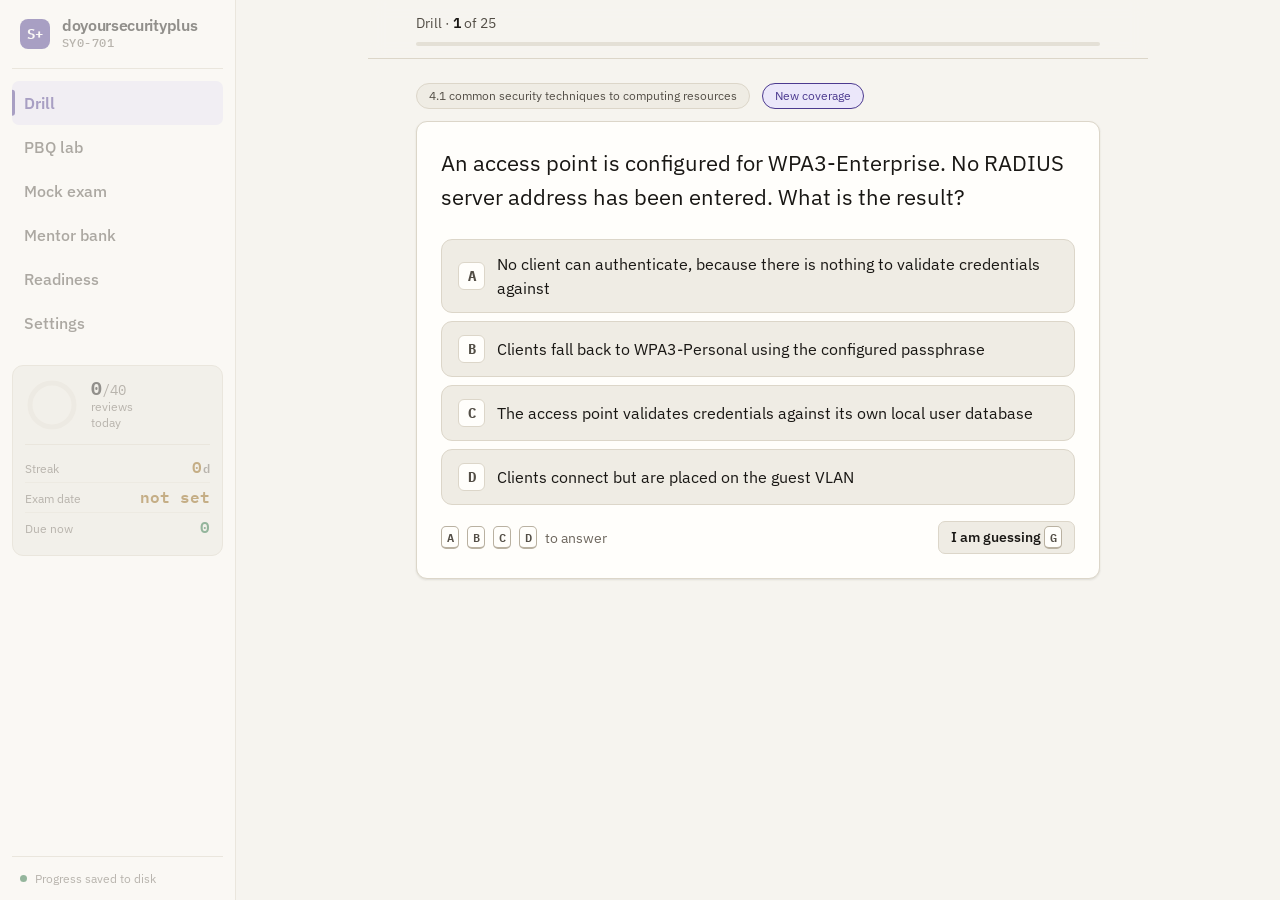
==== index.html @ 08ced6e6 "Initial commit: Security+ SY0-701 study portal A drill portal that schedules misconceptions rather t" ====
<!doctype html>
<html lang="en">
<head>
<meta charset="utf-8">
<meta name="viewport" content="width=device-width, initial-scale=1">
<title>doyoursecurityplus</title>
<link rel="preconnect" href="https://fonts.googleapis.com">
<link rel="preconnect" href="https://fonts.gstatic.com" crossorigin>
<link rel="stylesheet" href="https://fonts.googleapis.com/css2?family=IBM+Plex+Mono:wght@400;500;600&family=IBM+Plex+Sans:wght@400;450;500;600;700&display=swap">
<link rel="stylesheet" href="styles.css">
</head>
<body>
<a class="skip" href="#main">Skip to content</a>
<div id="app" class="booting">Loading content...</div>
<script type="module" src="app/main.js"></script>
</body>
</html>
---- styles.css ----
/* =============================================================================
   doyoursecurityplus design system

   Decisions worth knowing, because they are not arbitrary:

   MEASURE   Body text is capped near 68 characters. Past roughly 75 the eye
             loses the line on the return sweep, and mentor cards are the one
             thing here you have to actually read rather than scan.
   HIERARCHY One card system with variants. Weight, size and space rank things;
             colour never ranks alone.
   COLOUR    Correct and incorrect are never signalled by colour alone. Every
             state carries a glyph or a border change too, so the page still
             works for the ~8% of men with colour vision deficiency.
   TARGETS   Answer options are full width and at least 56px tall. They are the
             control you hit hundreds of times a session.
   ISOLATION The one sentence you must recall under exam pressure (the rule of
             thumb) is visually isolated from its explanation. Isolated items
             are remembered disproportionately well.
   MOTION    120-180ms, and disabled entirely under prefers-reduced-motion.
   ========================================================================== */

:root {
  color-scheme: light dark;

  /* spacing, 4px rhythm */
  --s1: .25rem; --s2: .5rem;  --s3: .75rem; --s4: 1rem;
  --s5: 1.5rem; --s6: 2rem;   --s7: 3rem;

  /* type scale, 1.22 ratio */
  /* Body sits at 16px. Anything smaller is a readability tax on a tool someone
     reads for a hundred hours, and 15px body text was the old base. */
  --t-xs: .75rem; --t-sm: .875rem; --t-md: 1rem;
  --t-lg: 1.125rem; --t-xl: 1.375rem; --t-2xl: 1.75rem; --t-3xl: 2.5rem;

  --measure: 68ch;
  --r1: 7px; --r2: 11px; --r3: 16px;
  --mono: "IBM Plex Mono", ui-monospace, SFMono-Regular, Menlo, Consolas, monospace;
  --sans: "IBM Plex Sans", -apple-system, BlinkMacSystemFont, "Segoe UI", system-ui, sans-serif;
  --ease: cubic-bezier(.32, .72, .34, 1);
  --dur: 150ms;

  /* light palette */
  --bg: #f6f4ef;
  --panel: #fffefb;
  --panel-2: #efece4;
  --panel-3: #e4e0d6;
  --line: #dcd6c9;
  --line-strong: #b9b1a1;
  --ink: #191714;
  --ink-dim: #534e46;
  --ink-faint: #6e675e;
  --accent: #4c3a8f;
  --accent-soft: #ebe7fa;
  --good: #1f6b3a;
  --good-soft: #e3f1e6;
  --bad: #a92f26;
  --bad-soft: #fae6e3;
  --warn: #8a5a08;
  --warn-soft: #f8eedb;
  --shadow-1: 0 1px 2px rgba(60, 50, 35, .07), 0 1px 3px rgba(60, 50, 35, .05);
  --shadow-2: 0 6px 18px rgba(60, 50, 35, .11);
}

@media (prefers-color-scheme: dark) {
  :root {
    --bg: #141311;
    --panel: #1c1a17;
    --panel-2: #24211d;
    --panel-3: #2f2b25;
    --line: #322e28;
    --line-strong: #4b443b;
    --ink: #efeae1;
    --ink-dim: #a9a296;
    --ink-faint: #8b8378;
    --accent: #ac9bff;
    --accent-soft: #241f3d;
    --good: #5bbd73;
    --good-soft: #15251a;
    --bad: #f2756a;
    --bad-soft: #2d1a17;
    --warn: #d99f3f;
    --warn-soft: #2b2113;
    --shadow-1: 0 1px 2px rgba(0, 0, 0, .5);
    --shadow-2: 0 8px 24px rgba(0, 0, 0, .55);
  }
}

* { box-sizing: border-box; }
html { -webkit-text-size-adjust: 100%; }
body {
  margin: 0;
  overflow-x: clip;
  background: var(--bg);
  color: var(--ink);
  font: var(--t-md)/1.6 var(--sans);
  -webkit-font-smoothing: antialiased;
}
.booting { padding: var(--s7); color: var(--ink-dim); }

:focus-visible {
  outline: 2px solid var(--accent);
  outline-offset: 2px;
  border-radius: var(--r1);
}
@media (prefers-reduced-motion: reduce) {
  *, *::before, *::after { transition: none !important; animation: none !important; }
}

.skip {
  position: absolute; left: var(--s4); top: calc(var(--s4) * -4); z-index: 50;
  background: var(--accent); color: #fff; padding: var(--s2) var(--s4);
  border-radius: var(--r1); font-weight: 600; text-decoration: none;
  transition: top var(--dur) var(--ease);
}
.skip:focus { top: var(--s4); }

#app { display: grid; grid-template-columns: 236px 1fr; min-height: 100vh; }

/* Focus mode. During a drill the chrome recedes: the sidebar dims until you
   reach for it, and the column narrows to reading width. Nothing competes with
   the question, which is the only thing on screen that matters. */
body.drilling .sidebar { opacity: .45; transition: opacity var(--dur) var(--ease); }
body.drilling .sidebar:hover,
body.drilling .sidebar:focus-within { opacity: 1; }
body.drilling main { max-width: 780px; margin-inline: auto; }
body.drilling .stem { font-size: var(--t-xl); line-height: 1.58; }

@keyframes riseIn { from { opacity: 0; transform: translateY(6px); } to { opacity: 1; transform: none; } }
.q-enter { animation: riseIn 220ms var(--ease) both; }

/* ---------- sidebar ------------------------------------------------------ */
.sidebar {
  background: var(--panel);
  border-right: 1px solid var(--line);
  padding: var(--s4) var(--s3) var(--s3);
  display: flex; flex-direction: column; gap: var(--s1);
  position: sticky; top: 0; height: 100vh; overflow-y: auto;
}
.brand {
  display: flex; align-items: center; gap: var(--s3);
  padding: 0 var(--s2) var(--s4); margin-bottom: var(--s2);
  border-bottom: 1px solid var(--line);
}
.brand .mark {
  flex: none; width: 30px; height: 30px; border-radius: 8px;
  background: var(--accent); color: #fff;
  display: grid; place-items: center;
  font: 700 var(--t-sm)/1 var(--mono); letter-spacing: -.03em;
}
.brand .name {
  font: 600 var(--t-md)/1.2 var(--sans); letter-spacing: -.02em;
  min-width: 0; word-break: break-word;
}
.brand .name small {
  display: block; font: 500 var(--t-xs)/1.4 var(--mono);
  color: var(--ink-faint); letter-spacing: .04em;
}
.nav {
  position: relative; display: flex; align-items: center; gap: var(--s2);
  width: 100%; background: none; border: 0; color: var(--ink-dim); cursor: pointer;
  padding: var(--s2) var(--s3); border-radius: var(--r1); min-height: 44px;
  font: 500 var(--t-md)/1.4 var(--sans); text-align: left;
  transition: background var(--dur) var(--ease), color var(--dur) var(--ease);
}
.nav::before {
  content: ""; position: absolute; left: 0; top: 50%; translate: 0 -50%;
  width: 3px; height: 0; border-radius: 0 3px 3px 0; background: var(--accent);
  transition: height var(--dur) var(--ease);
}
.nav:hover { background: var(--panel-2); color: var(--ink); }
.nav[aria-current="page"] { background: var(--accent-soft); color: var(--accent); font-weight: 600; }
.nav[aria-current="page"]::before { height: 60%; }
.nav .badge {
  margin-left: auto; min-width: 1.4rem; text-align: center;
  background: var(--panel-3); color: var(--ink-dim);
  border-radius: 999px; padding: 1px var(--s2);
  font: 500 var(--t-xs)/1.5 var(--mono);
}
.nav[aria-current="page"] .badge { background: var(--accent); color: #fff; }
.nav .badge.hot { background: var(--bad); color: #fff; }

.side-stats {
  margin-top: var(--s4); padding: var(--s3);
  background: var(--panel-2); border: 1px solid var(--line); border-radius: var(--r2);
}
.goal-ring { display: flex; align-items: center; gap: var(--s3); }
.goal-ring svg { flex: none; }
.goal-ring .lbl { font-size: var(--t-xs); color: var(--ink-faint); line-height: 1.3; }
.goal-ring .lbl b { display: block; color: var(--ink); font: 650 var(--t-lg)/1.1 var(--mono); }
.goal-ring .lbl b span { color: var(--ink-faint); font-size: var(--t-sm); font-weight: 400; }

.stat-rows { margin: var(--s3) 0 0; padding-top: var(--s2); border-top: 1px solid var(--line); }
.stat {
  display: flex; align-items: baseline; justify-content: space-between;
  gap: var(--s2); padding: var(--s1) 0;
}
.stat + .stat { border-top: 1px solid color-mix(in srgb, var(--line) 55%, transparent); }
.stat dt { font-size: var(--t-xs); color: var(--ink-faint); }
.stat dd { margin: 0; font: 600 var(--t-md)/1.2 var(--mono); white-space: nowrap; }
.stat dd .u { font-size: var(--t-xs); color: var(--ink-faint); margin-left: 1px; }
.stat dd.warn { color: var(--warn); }
.stat dd.good { color: var(--good); }

.sidebar-foot {
  margin-top: auto; padding: var(--s3) var(--s2) 0; border-top: 1px solid var(--line);
  font-size: var(--t-xs); color: var(--ink-faint);
  display: flex; align-items: center; gap: var(--s2);
}
.dot { width: 7px; height: 7px; border-radius: 50%; flex: none; background: var(--ink-faint); }
.dot.saved { background: var(--good); }
.dot.saving { background: var(--warn); }
.dot.offline, .dot.conflict { background: var(--bad); }

/* ---------- layout ------------------------------------------------------- */
main { padding: var(--s6) var(--s7) var(--s7); max-width: 1080px; }
.prose, .stem, .sub, .mentor p, .result .body p { max-width: var(--measure); }

h1 { font: 700 var(--t-2xl)/1.2 var(--sans); letter-spacing: -.025em; margin: 0 0 var(--s2); }
h2 { font: 650 var(--t-xl)/1.3 var(--sans); letter-spacing: -.015em; margin: var(--s6) 0 var(--s3); }
h3, .eyebrow {
  font: 650 var(--t-xs)/1.4 var(--sans); text-transform: uppercase; letter-spacing: .08em;
  color: var(--ink-faint); margin: 0 0 var(--s3);
}

/* Visible to a screen reader, invisible on screen. The drill screen is kept
   deliberately bare, so its heading carries structure without adding chrome. */
.sr-only {
  position: absolute; width: 1px; height: 1px; padding: 0; margin: -1px;
  overflow: hidden; clip: rect(0 0 0 0); white-space: nowrap; border: 0;
}
.sub { color: var(--ink-dim); margin: 0 0 var(--s5); }
.muted { color: var(--ink-dim); }
.faint { color: var(--ink-faint); font-size: var(--t-sm); }
.mono { font-family: var(--mono); font-size: var(--t-sm); }

.card {
  background: var(--panel); border: 1px solid var(--line);
  border-radius: var(--r2); padding: var(--s5);
  margin-bottom: var(--s4); box-shadow: var(--shadow-1);
}
.card.tight { padding: var(--s4); }
.card > :first-child { margin-top: 0; }
.card > :last-child { margin-bottom: 0; }

.row { display: flex; gap: var(--s3); align-items: center; flex-wrap: wrap; }
.spread { display: flex; justify-content: space-between; align-items: center; gap: var(--s4); }
.stack { display: grid; gap: var(--s3); }

/* ---------- buttons ------------------------------------------------------ */
button.btn {
  background: var(--accent); color: #fff; border: 1px solid transparent;
  border-radius: var(--r1); padding: var(--s2) var(--s5); min-height: 44px;
  font: 620 var(--t-md)/1.5 var(--sans); cursor: pointer;
  transition: filter var(--dur) var(--ease), transform var(--dur) var(--ease);
}
button.btn:hover { filter: brightness(1.08); }
button.btn:active { transform: translateY(1px); }
button.btn[disabled] { opacity: .4; cursor: not-allowed; filter: none; transform: none; }
button.btn.ghost { background: var(--panel-2); color: var(--ink); border-color: var(--line); }
button.btn.ghost:hover { background: var(--panel-3); filter: none; }
button.btn.small { padding: var(--s1) var(--s3); font-size: var(--t-sm); font-weight: 560; min-height: 32px; }
button.btn.danger { background: var(--bad-soft); color: var(--bad); border-color: var(--bad); }

.kbd {
  display: inline-block; min-width: 1.5em; text-align: center;
  border: 1px solid var(--line-strong); border-bottom-width: 2px;
  border-radius: 5px; padding: 0 var(--s1);
  font: 600 var(--t-xs)/1.7 var(--mono); color: var(--ink-dim); background: var(--panel);
}
.hint { color: var(--ink-faint); font-size: var(--t-sm); display: flex; gap: var(--s2); align-items: center; }

/* ---------- session header ----------------------------------------------- */
.session-bar {
  position: sticky; top: 0; z-index: 5;
  background: color-mix(in srgb, var(--bg) 88%, transparent);
  backdrop-filter: blur(8px);
  margin: calc(var(--s6) * -1) calc(var(--s7) * -1) var(--s5);
  padding: var(--s3) var(--s7);
  border-bottom: 1px solid var(--line);
}
.session-bar .meta {
  display: flex; justify-content: space-between; align-items: center;
  gap: var(--s4); font-size: var(--t-sm); color: var(--ink-dim); margin-bottom: var(--s2);
}
.session-bar .meta b { color: var(--ink); font-weight: 620; }
.track { height: 4px; border-radius: 999px; background: var(--panel-3); overflow: hidden; }
.track > i {
  display: block; height: 100%; background: var(--accent); border-radius: 999px;
  transition: width 320ms var(--ease);
}

/* ---------- question ----------------------------------------------------- */
.stem { font-size: var(--t-lg); line-height: 1.62; margin: 0 0 var(--s5); white-space: pre-line; }
.opts { display: grid; gap: var(--s2); }
.opt {
  display: grid; grid-template-columns: auto 1fr auto; gap: var(--s3);
  align-items: center; min-height: 56px; width: 100%; text-align: left;
  background: var(--panel-2); border: 1px solid var(--line);
  border-radius: var(--r2); padding: var(--s3) var(--s4);
  font: var(--t-md)/1.5 var(--sans); color: inherit; cursor: pointer;
  transition: border-color var(--dur) var(--ease), background var(--dur) var(--ease),
              transform var(--dur) var(--ease);
}
.opt:hover:not([disabled]) { border-color: var(--accent); background: var(--accent-soft); }
.opt:active:not([disabled]) { transform: translateY(1px); }
.opt[disabled] { cursor: default; }
.opt .key {
  width: 1.7rem; height: 1.7rem; border-radius: 6px; display: grid; place-items: center;
  background: var(--panel); border: 1px solid var(--line);
  font: 640 var(--t-sm)/1 var(--mono); color: var(--ink-dim);
}
.opt .verdict { font: 700 var(--t-lg)/1 var(--sans); opacity: 0; }
.opt.correct { border-color: var(--good); background: var(--good-soft); border-width: 2px; }
.opt.wrong   { border-color: var(--bad);  background: var(--bad-soft);  border-width: 2px; }
.opt.correct .key { background: var(--good); color: #fff; border-color: var(--good); }
.opt.wrong   .key { background: var(--bad);  color: #fff; border-color: var(--bad); }
.opt.correct .verdict { opacity: 1; color: var(--good); }
.opt.wrong   .verdict { opacity: 1; color: var(--bad); }
.opt.chosen { box-shadow: 0 0 0 3px var(--accent-soft); }

.verdict-banner {
  display: flex; gap: var(--s3); align-items: flex-start;
  border-radius: var(--r2); padding: var(--s4); margin-bottom: var(--s4);
  border: 1px solid var(--line); background: var(--panel);
}
.verdict-banner.yes { border-color: var(--good); background: var(--good-soft); }
.verdict-banner.no  { border-color: var(--bad);  background: var(--bad-soft); }
.verdict-banner .mark {
  flex: none; width: 1.6rem; height: 1.6rem; border-radius: 50%;
  display: grid; place-items: center; color: #fff; font: 700 var(--t-sm)/1 var(--sans);
}
.verdict-banner.yes .mark { background: var(--good); }
.verdict-banner.no  .mark { background: var(--bad); }
.verdict-banner b { display: block; margin-bottom: 2px; }
.verdict-banner p { margin: 0; color: var(--ink-dim); }
.verdict-banner p + p { margin-top: var(--s2); }

.tag {
  display: inline-flex; align-items: center; gap: var(--s1);
  background: var(--panel-2); border: 1px solid var(--line); border-radius: 999px;
  padding: 2px var(--s3); font-size: var(--t-xs); color: var(--ink-dim);
  white-space: nowrap; max-width: 100%; overflow: hidden; text-overflow: ellipsis;
}
.tag.reason { border-color: var(--accent); color: var(--accent); background: var(--accent-soft); }
.tag.warn { border-color: var(--warn); color: var(--warn); background: var(--warn-soft); }

/* ---------- mentor card --------------------------------------------------- */
.mentor { border-left: 3px solid var(--warn); }
.mentor .mentor-head { margin-bottom: var(--s3); }
.mentor h4 { margin: 0; font: 660 var(--t-lg)/1.35 var(--sans); letter-spacing: -.01em; }
.mentor .diag { margin: 0 0 var(--s4); color: var(--ink-dim); }
.mentor table {
  width: 100%; border-collapse: collapse; margin: var(--s4) 0;
  font-size: var(--t-sm); line-height: 1.45;
}
.mentor th, .mentor td {
  border: 1px solid var(--line); padding: var(--s2) var(--s3);
  text-align: left; vertical-align: top;
}
.mentor thead th { background: var(--panel-2); font-weight: 640; color: var(--ink); }
.mentor tbody tr:nth-child(odd) td { background: color-mix(in srgb, var(--panel-2) 45%, transparent); }
.mentor tbody td:first-child { font-weight: 600; }

/* The one sentence to recall under time pressure, deliberately isolated. */
.rule-of-thumb {
  border-left: 3px solid var(--accent);
  background: var(--accent-soft);
  border-radius: 0 var(--r1) var(--r1) 0;
  padding: var(--s3) var(--s4);
  margin: var(--s4) 0;
  font-size: var(--t-lg); line-height: 1.5; font-weight: 520;
}
.rule-of-thumb .lbl {
  display: block; font: 650 var(--t-xs)/1.4 var(--sans);
  text-transform: uppercase; letter-spacing: .08em;
  color: var(--accent); margin-bottom: var(--s1);
}
.kv { margin: var(--s3) 0; }
.kv > b {
  display: block; font: 650 var(--t-xs)/1.4 var(--sans);
  text-transform: uppercase; letter-spacing: .07em; color: var(--ink-faint);
  margin-bottom: 2px;
}
.progress-pill {
  font-size: var(--t-xs); color: var(--ink-dim); white-space: nowrap;
  background: var(--panel-2); border: 1px solid var(--line);
  border-radius: 999px; padding: 2px var(--s3);
}
.pips { display: inline-flex; gap: 3px; vertical-align: middle; margin-left: var(--s2); }
.pips i { width: 7px; height: 7px; border-radius: 50%; background: var(--line-strong); display: block; }
.pips i.on { background: var(--good); }

details.refs { margin-top: var(--s4); }
details.refs summary {
  cursor: pointer; font-size: var(--t-sm); color: var(--accent);
  list-style: none; padding: var(--s1) 0;
}
details.refs summary::-webkit-details-marker { display: none; }
details.refs summary::before { content: "▸ "; display: inline-block; transition: transform var(--dur) var(--ease); }
details.refs[open] summary::before { content: "▾ "; }
details.refs ul { margin: var(--s2) 0 0; padding-left: var(--s5); color: var(--ink-dim); font-size: var(--t-sm); }

.tier-banner {
  display: grid; gap: 2px; padding: var(--s3) var(--s4); margin: calc(var(--s2) * -1) 0 var(--s4);
  border-radius: var(--r1); background: var(--warn-soft); border: 1px solid var(--warn);
  font-size: var(--t-sm);
}
.tier-banner b { color: var(--warn); }
.tier-banner.t-third { background: var(--bad-soft); border-color: var(--bad); }
.tier-banner.t-third b { color: var(--bad); }
.mentor-escalated { border-left-color: var(--bad); }

.drill-banner {
  display: grid; gap: 2px; padding: var(--s3) var(--s4); margin-bottom: var(--s4);
  border-radius: var(--r2); background: var(--accent-soft);
  border: 1px solid var(--accent); font-size: var(--t-sm);
}
.drill-banner b { color: var(--accent); }
.drill-banner.repair { background: var(--warn-soft); border-color: var(--warn); }
.drill-banner.repair b { color: var(--warn); }
.blockers {
  border-left: 3px solid var(--warn); background: var(--warn-soft);
  border-radius: 0 var(--r1) var(--r1) 0; padding: var(--s3) var(--s4); margin: var(--s3) 0;
  font-size: var(--t-sm);
}
.blockers > b { display: block; color: var(--warn); margin-bottom: var(--s1); }
.blockers ul { margin: 0 0 var(--s2); padding-left: var(--s5); }

/* The guess toggle is in the hot path: potentially every question. It gets a
   full target even though it is styled as a secondary control. */
.guess-toggle { min-height: 44px; }
.guess-toggle.on { background: var(--warn-soft); border-color: var(--warn); color: var(--warn); }
.cal-grid { display: grid; grid-template-columns: repeat(auto-fit, minmax(150px, 1fr)); gap: var(--s2); }
.quad {
  border: 1px solid var(--line); border-radius: var(--r1); padding: var(--s3);
  display: grid; gap: 2px; background: var(--panel-2);
}
.quad b { font: 700 var(--t-xl)/1 var(--sans); }
.quad span { font-size: var(--t-sm); }
.quad small { color: var(--ink-faint); font-size: var(--t-xs); }
.quad.q-good { border-color: var(--good); } .quad.q-good b { color: var(--good); }
.quad.q-bad { border-color: var(--bad); background: var(--bad-soft); } .quad.q-bad b { color: var(--bad); }
.quad.q-warn { border-color: var(--warn); } .quad.q-warn b { color: var(--warn); }

/* ---------- tables and forms --------------------------------------------- */
table.grid { width: 100%; border-collapse: collapse; font-size: var(--t-sm); }
table.grid th, table.grid td { border: 1px solid var(--line); padding: var(--s2) var(--s3); text-align: left; }
table.grid thead th {
  background: var(--panel-2); font: 650 var(--t-xs)/1.5 var(--sans);
  text-transform: uppercase; letter-spacing: .05em; color: var(--ink-dim);
}
table.grid tbody tr:hover td { background: var(--panel-2); }
table.grid select, table.grid input { width: 100%; }
.scroll-x { overflow-x: auto; border-radius: var(--r1); }

select, input[type=text], input[type=date], input[type=number] {
  background: var(--panel); color: var(--ink); border: 1px solid var(--line-strong);
  border-radius: var(--r1); padding: var(--s2) var(--s3);
  font: var(--t-sm)/1.5 var(--sans); min-height: 44px;
  transition: border-color var(--dur) var(--ease);
}
/* The ACL grid is a dense data table, not a form: seven controls per row, eight
   rows. Full-height controls there would push the rule set past a screen and
   the whole point of that PBQ is seeing the order at a glance. Mouse-sized,
   and it is not a surface anyone taps on a phone. */
table.grid select, table.grid input { min-height: 34px; }
select:hover, input:hover { border-color: var(--accent); }

.field-row {
  display: grid; grid-template-columns: minmax(180px, 280px) 1fr; gap: var(--s4);
  align-items: center; padding: var(--s3) 0; border-bottom: 1px solid var(--line);
}
.field-row:last-child { border-bottom: 0; }
.field-row label { font-size: var(--t-md); }
.field-row.disabled { opacity: .42; }
.req { margin: 0; padding-left: var(--s5); }
.req li { margin: var(--s2) 0; max-width: var(--measure); }

/* ---------- results ------------------------------------------------------- */
.result { display: flex; gap: var(--s3); padding: var(--s3) 0; border-bottom: 1px solid var(--line); }
.result:last-child { border-bottom: 0; }
.result .mark {
  flex: none; width: 1.45rem; height: 1.45rem; border-radius: 50%;
  display: grid; place-items: center; font: 700 var(--t-xs)/1 var(--sans); color: #fff;
}
.mark.ok { background: var(--good); } .mark.no { background: var(--bad); } .mark.part { background: var(--warn); }
.result .body { flex: 1; min-width: 0; }
.result .body b { font-size: var(--t-md); font-weight: 620; }
.result .body .pts { color: var(--ink-faint); font: 600 var(--t-xs)/1 var(--mono); margin-left: var(--s2); }
.result .body p { margin: var(--s1) 0 0; font-size: var(--t-sm); color: var(--ink-dim); }
.score-big {
  font: 700 var(--t-3xl)/1 var(--sans); letter-spacing: -.03em;
  /* Scores tick while you watch them. Proportional digits shift the whole
     number sideways on every change; tabular ones hold their column. */
  font-variant-numeric: tabular-nums;
}

/* ---------- diagram ------------------------------------------------------- */
.diagram { background: var(--panel-2); border: 1px solid var(--line); border-radius: var(--r2); display: block; }
.node rect, .node ellipse {
  fill: var(--panel); stroke: var(--line-strong); stroke-width: .5; cursor: pointer;
  transition: fill var(--dur) var(--ease), stroke var(--dur) var(--ease);
}
.node:hover rect, .node:hover ellipse { stroke: var(--accent); stroke-width: .9; }
.node.selected rect, .node.selected ellipse {
  stroke: var(--bad); stroke-width: 1.1; fill: color-mix(in srgb, var(--bad) 18%, var(--panel));
}
.node.inspected rect, .node.inspected ellipse { stroke-dasharray: 1.4 .8; }
.node text { fill: var(--ink); font: 600 2.65px/1 var(--mono); text-anchor: middle; pointer-events: none; }
.node .ip { fill: var(--ink-faint); font-size: 2.1px; font-weight: 400; }
.link { stroke: var(--line-strong); stroke-width: .4; }
.evidence {
  background: #0b0f15; color: #ccd8e4; border-radius: var(--r1);
  padding: var(--s3) var(--s4); font-family: var(--mono); font-size: var(--t-xs);
  line-height: 1.75; overflow-x: auto; white-space: pre; border: 1px solid var(--line);
}

/* ---------- heatmap and gauge --------------------------------------------- */
.heat { display: grid; grid-template-columns: repeat(auto-fill, minmax(158px, 1fr)); gap: var(--s2); }
.heat .cell {
  border: 1px solid var(--line); border-radius: var(--r1);
  padding: var(--s3); background: var(--panel);
  transition: border-color var(--dur) var(--ease), transform var(--dur) var(--ease);
}
.heat .cell:hover { border-color: var(--line-strong); transform: translateY(-1px); }
.heat .cell b { font: 660 var(--t-sm)/1 var(--mono); }
.heat .cell .bar { height: 5px; border-radius: 3px; background: var(--panel-3); margin: var(--s2) 0 var(--s1); overflow: hidden; }
.heat .cell .bar span { display: block; height: 100%; border-radius: 3px; transition: width 400ms var(--ease); }
.s-strong span { background: var(--good); } .s-ok span { background: #6cb86a; }
.s-shaky span { background: var(--warn); } .s-weak span { background: var(--bad); }
.s-untouched span { background: var(--line-strong); }
.heat .cell small { color: var(--ink-faint); font-size: var(--t-xs); display: block; }
.heat .cell .title {
  color: var(--ink-dim); font-size: var(--t-xs); line-height: 1.35; margin-top: var(--s1);
  /* Objective titles are a full sentence. Two lines, then stop. */
  display: -webkit-box; -webkit-line-clamp: 2; -webkit-box-orient: vertical;
  overflow: hidden;
}

.root-cause { display: grid; gap: 2px; padding: var(--s2) 0; font-size: var(--t-sm); }
.root-cause + .root-cause { border-top: 1px solid var(--line); }
.root-cause b { color: var(--warn); }
.root-cause span { color: var(--ink-dim); line-height: 1.5; }

.next-up { list-style: none; margin: 0; padding: 0; }
.next-up li {
  display: grid; grid-template-columns: auto 1fr auto; gap: var(--s3);
  align-items: baseline; padding: var(--s2) 0;
}
.next-up li + li { border-top: 1px solid var(--line); }
.next-up .code { font: 600 var(--t-sm)/1.4 var(--mono); color: var(--ink-dim); }
.next-up .what { line-height: 1.4; }
.next-up .mastery { font: 600 var(--t-sm)/1.4 var(--mono); white-space: nowrap; }
.next-up .mastery.s-weak { color: var(--bad); }
.next-up .mastery.s-shaky { color: var(--warn); }
.next-up .mastery.s-ok, .next-up .mastery.s-strong { color: var(--good); }
.next-up .mastery.s-untouched { color: var(--ink-faint); }

.gauge {
  height: 30px; background: var(--panel-2); border: 1px solid var(--line);
  border-radius: 999px; position: relative; overflow: hidden; margin: var(--s4) 0 var(--s2);
}
.gauge .band {
  position: absolute; top: 0; bottom: 0;
  background: color-mix(in srgb, var(--accent) 34%, transparent);
  border-left: 2px solid var(--accent); border-right: 2px solid var(--accent);
}
.gauge .pass { position: absolute; top: -2px; bottom: -2px; width: 2px; background: var(--ink); }
.gauge-scale { display: flex; justify-content: space-between; font: 500 var(--t-xs)/1 var(--mono); color: var(--ink-faint); }

.empty {
  color: var(--ink-dim); padding: var(--s7) var(--s5); text-align: center;
  border: 1px dashed var(--line-strong); border-radius: var(--r2); background: var(--panel);
}
.empty .big { font-size: var(--t-xl); margin-bottom: var(--s2); }
.empty p { max-width: 46ch; margin: 0 auto var(--s4); }

/* ---------- responsive ---------------------------------------------------- */
@media (max-width: 900px) {
  #app { grid-template-columns: 1fr; }
  .sidebar {
    position: static; height: auto; flex-direction: row; flex-wrap: wrap;
    align-items: center; border-right: 0; border-bottom: 1px solid var(--line);
    padding: var(--s3);
  }
  .brand { flex: 1 1 100%; margin-bottom: var(--s2); border-bottom: 0; padding-bottom: 0; }
  .sidebar nav { display: flex; flex-wrap: wrap; gap: 2px; flex: 1 1 100%; }
  .nav { width: auto; padding: var(--s2) var(--s3); }
  .nav::before { display: none; }
  .nav .badge { margin-left: var(--s2); }

  /* The sidebar stats become a row of cards rather than a column. */
  .side-stats { flex: 1 1 100%; margin-top: var(--s2); display: flex; gap: var(--s4); align-items: center; }
  .stat-rows { margin: 0; padding-top: 0; border-top: 0; display: flex; gap: var(--s4); flex: 1; }
  .stat { flex-direction: column; align-items: flex-start; gap: 0; padding: 0; }
  .stat + .stat { border-top: 0; }

  /* Anything given a min-width for the desktop two-column split must release
     it, or it forces the page wider than the viewport. */
  main .side-stats { min-width: 0 !important; width: 100%; margin-top: var(--s3); }
  main .spread { flex-wrap: wrap; }
  .score-big { font-size: var(--t-2xl); }

  /* Keyboard hints are noise on a touch device. */
  .hint { display: none; }
  .side-stats { margin: var(--s2) 0 0; flex: 1 1 100%; grid-template-columns: repeat(auto-fit, minmax(120px, 1fr)); }
  .sidebar-foot { margin: var(--s2) 0 0; padding-top: 0; flex: 1 1 100%; }
  main { padding: var(--s4); }
  .session-bar { margin: calc(var(--s4) * -1) calc(var(--s4) * -1) var(--s4); padding: var(--s3) var(--s4); }
  .field-row { grid-template-columns: 1fr; gap: var(--s1); align-items: start; }
}
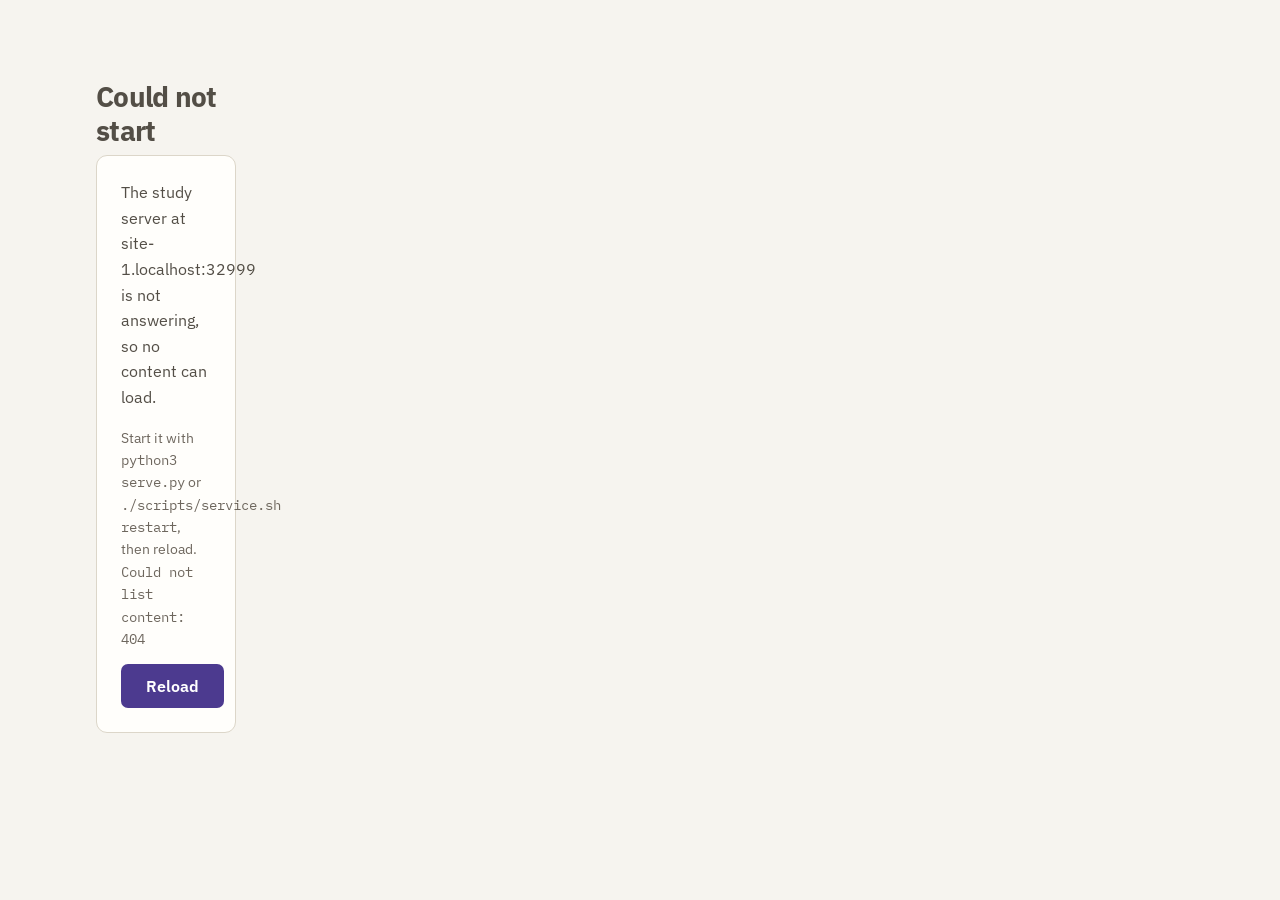
==== commit 9a78ac57: "error and empty states: every screen says which empty it is scripts/selftest.py walks all twelve scr" ====
--- a/index.html
+++ b/index.html
@@ -11,7 +11,8 @@
 </head>
 <body>
 <a class="skip" href="#main">Skip to content</a>
-<div id="app" class="booting">Loading content...</div>
+<div id="app" class="booting">Loading content...
+  <p class="faint">If this does not change, the page is not being served over http: run <span class="mono">python3 serve.py</span> and open the address it prints.</p></div>
 <script type="module" src="app/main.js"></script>
 </body>
 </html>
--- a/styles.css
+++ b/styles.css
@@ -16,7 +16,8 @@
    ISOLATION The one sentence you must recall under exam pressure (the rule of
              thumb) is visually isolated from its explanation. Isolated items
              are remembered disproportionately well.
-   MOTION    120-180ms, and disabled entirely under prefers-reduced-motion.
+   MOTION    120-180ms, only on a state change, and disabled entirely under
+             prefers-reduced-motion. A new question arriving is not decorated.
    ========================================================================== */
 
 :root {
@@ -28,12 +29,12 @@
 
   /* type scale, 1.22 ratio */
   /* Body sits at 16px. Anything smaller is a readability tax on a tool someone
-     reads for a hundred hours, and 15px body text was the old base. */
+     reads for a hundred hours. */
   --t-xs: .75rem; --t-sm: .875rem; --t-md: 1rem;
   --t-lg: 1.125rem; --t-xl: 1.375rem; --t-2xl: 1.75rem; --t-3xl: 2.5rem;
 
   --measure: 68ch;
-  --r1: 7px; --r2: 11px; --r3: 16px;
+  --r1: 7px; --r2: 11px;
   --mono: "IBM Plex Mono", ui-monospace, SFMono-Regular, Menlo, Consolas, monospace;
   --sans: "IBM Plex Sans", -apple-system, BlinkMacSystemFont, "Segoe UI", system-ui, sans-serif;
   --ease: cubic-bezier(.32, .72, .34, 1);
@@ -51,14 +52,18 @@
   --ink-faint: #6e675e;
   --accent: #4c3a8f;
   --accent-soft: #ebe7fa;
+  --on-accent: #ffffff;      /* ink on a filled accent, good, bad or warn surface */
   --good: #1f6b3a;
   --good-soft: #e3f1e6;
+  --ok: #6cb86a;            /* "ok" sits between good and warn on the heatmap */
   --bad: #a92f26;
   --bad-soft: #fae6e3;
   --warn: #8a5a08;
   --warn-soft: #f8eedb;
-  --shadow-1: 0 1px 2px rgba(60, 50, 35, .07), 0 1px 3px rgba(60, 50, 35, .05);
-  --shadow-2: 0 6px 18px rgba(60, 50, 35, .11);
+
+  /* The evidence pane is a terminal, and a terminal is dark in both themes. */
+  --term-bg: #0b0f15;
+  --term-ink: #ccd8e4;
 }
 
 @media (prefers-color-scheme: dark) {
@@ -74,14 +79,14 @@
     --ink-faint: #8b8378;
     --accent: #ac9bff;
     --accent-soft: #241f3d;
+    --on-accent: #ffffff;
     --good: #5bbd73;
     --good-soft: #15251a;
+    --ok: #7fc98a;
     --bad: #f2756a;
     --bad-soft: #2d1a17;
     --warn: #d99f3f;
     --warn-soft: #2b2113;
-    --shadow-1: 0 1px 2px rgba(0, 0, 0, .5);
-    --shadow-2: 0 8px 24px rgba(0, 0, 0, .55);
   }
 }
 
@@ -108,7 +113,7 @@
 
 .skip {
   position: absolute; left: var(--s4); top: calc(var(--s4) * -4); z-index: 50;
-  background: var(--accent); color: #fff; padding: var(--s2) var(--s4);
+  background: var(--accent); color: var(--on-accent); padding: var(--s2) var(--s4);
   border-radius: var(--r1); font-weight: 600; text-decoration: none;
   transition: top var(--dur) var(--ease);
 }
@@ -125,8 +130,6 @@
 body.drilling main { max-width: 780px; margin-inline: auto; }
 body.drilling .stem { font-size: var(--t-xl); line-height: 1.58; }
 
-@keyframes riseIn { from { opacity: 0; transform: translateY(6px); } to { opacity: 1; transform: none; } }
-.q-enter { animation: riseIn 220ms var(--ease) both; }
 
 /* ---------- sidebar ------------------------------------------------------ */
 .sidebar {
@@ -143,7 +146,7 @@
 }
 .brand .mark {
   flex: none; width: 30px; height: 30px; border-radius: 8px;
-  background: var(--accent); color: #fff;
+  background: var(--accent); color: var(--on-accent);
   display: grid; place-items: center;
   font: 700 var(--t-sm)/1 var(--mono); letter-spacing: -.03em;
 }
@@ -176,8 +179,8 @@
   border-radius: 999px; padding: 1px var(--s2);
   font: 500 var(--t-xs)/1.5 var(--mono);
 }
-.nav[aria-current="page"] .badge { background: var(--accent); color: #fff; }
-.nav .badge.hot { background: var(--bad); color: #fff; }
+.nav[aria-current="page"] .badge { background: var(--accent); color: var(--on-accent); }
+.nav .badge.hot { background: var(--bad); color: var(--on-accent); }
 
 .side-stats {
   margin-top: var(--s4); padding: var(--s3);
@@ -211,8 +214,18 @@
 .dot.saving { background: var(--warn); }
 .dot.offline, .dot.conflict { background: var(--bad); }
 
+.scratch-flag {
+  margin: 0 var(--s3) var(--s3); padding: var(--s2) var(--s3);
+  border: 1px dashed var(--warn); border-radius: var(--r1);
+  background: var(--warn-soft); color: var(--warn);
+  font: 500 var(--t-xs)/1.45 var(--sans);
+}
+
 /* ---------- layout ------------------------------------------------------- */
-main { padding: var(--s6) var(--s7) var(--s7); max-width: 1080px; }
+/* min-width: 0, or the grid item takes the 880px minimum of the ACL table as
+   its own and pushes the whole page sideways on a phone; with it, .scroll-x
+   scrolls the table inside the card, which is what it is there for. */
+main { padding: var(--s6) var(--s7) var(--s7); max-width: 1080px; min-width: 0; }
 .prose, .stem, .sub, .mentor p, .result .body p { max-width: var(--measure); }
 
 h1 { font: 700 var(--t-2xl)/1.2 var(--sans); letter-spacing: -.025em; margin: 0 0 var(--s2); }
@@ -236,19 +249,32 @@
 .card {
   background: var(--panel); border: 1px solid var(--line);
   border-radius: var(--r2); padding: var(--s5);
-  margin-bottom: var(--s4); box-shadow: var(--shadow-1);
+  margin-bottom: var(--s4);
 }
 .card.tight { padding: var(--s4); }
 .card > :first-child { margin-top: 0; }
 .card > :last-child { margin-bottom: 0; }
 
 .row { display: flex; gap: var(--s3); align-items: center; flex-wrap: wrap; }
+.row.between { justify-content: space-between; }
+.row.nowrap { flex-wrap: nowrap; }
+.row.tight { gap: var(--s1); flex-wrap: nowrap; }
 .spread { display: flex; justify-content: space-between; align-items: center; gap: var(--s4); }
-.stack { display: grid; gap: var(--s3); }
+.spread.top { align-items: flex-start; }
+.spread > h1, .spread > .eyebrow { margin: 0; }
+
+/* Spacing and tone utilities. Templates carry no inline style: a style
+   attribute may set a custom property (data), never colour or spacing. */
+.m0 { margin: 0; }
+.mt2 { margin-top: var(--s2); } .mt3 { margin-top: var(--s3); }
+.mt4 { margin-top: var(--s4); } .mt5 { margin-top: var(--s5); }
+.mb2 { margin-bottom: var(--s2); } .mb3 { margin-bottom: var(--s3); } .mb4 { margin-bottom: var(--s4); }
+.note { color: var(--ink-faint); font-size: var(--t-sm); margin: var(--s3) 0 0; }
+.c-good { color: var(--good); } .c-warn { color: var(--warn); } .c-bad { color: var(--bad); }
 
 /* ---------- buttons ------------------------------------------------------ */
 button.btn {
-  background: var(--accent); color: #fff; border: 1px solid transparent;
+  background: var(--accent); color: var(--on-accent); border: 1px solid transparent;
   border-radius: var(--r1); padding: var(--s2) var(--s5); min-height: 44px;
   font: 620 var(--t-md)/1.5 var(--sans); cursor: pointer;
   transition: filter var(--dur) var(--ease), transform var(--dur) var(--ease);
@@ -272,8 +298,7 @@
 /* ---------- session header ----------------------------------------------- */
 .session-bar {
   position: sticky; top: 0; z-index: 5;
-  background: color-mix(in srgb, var(--bg) 88%, transparent);
-  backdrop-filter: blur(8px);
+  background: var(--bg);
   margin: calc(var(--s6) * -1) calc(var(--s7) * -1) var(--s5);
   padding: var(--s3) var(--s7);
   border-bottom: 1px solid var(--line);
@@ -285,12 +310,35 @@
 .session-bar .meta b { color: var(--ink); font-weight: 620; }
 .track { height: 4px; border-radius: 999px; background: var(--panel-3); overflow: hidden; }
 .track > i {
-  display: block; height: 100%; background: var(--accent); border-radius: 999px;
+  display: block; height: 100%; width: var(--w, 0%);
+  background: var(--accent); border-radius: 999px;
   transition: width 320ms var(--ease);
+}
+
+/* The one setting every interval depends on. Sits above the question until
+   it is set, then disappears. */
+.exam-bar {
+  display: flex; align-items: center; justify-content: space-between; gap: var(--s4);
+  flex-wrap: wrap; padding: var(--s3) var(--s4); margin-bottom: var(--s4);
+  border: 1px solid var(--warn); background: var(--warn-soft); border-radius: var(--r2);
+  font-size: var(--t-sm); color: var(--ink-dim);
+}
+.exam-bar b { color: var(--warn); }
+.exam-bar label { max-width: var(--measure); }
+
+/* `?` shows every acronym's expansion in place instead of on hover. */
+body.gloss-open abbr[title]::after {
+  content: " (" attr(title) ")"; color: var(--ink-faint); font-size: var(--t-sm);
+  text-decoration: none; display: inline;
 }
 
 /* ---------- question ----------------------------------------------------- */
 .stem { font-size: var(--t-lg); line-height: 1.62; margin: 0 0 var(--s5); white-space: pre-line; }
+/* Glossary expansions. Hover or focus shows the words behind an acronym. */
+abbr[title] {
+  text-decoration: underline dotted var(--line-strong);
+  text-underline-offset: 3px; cursor: help;
+}
 .opts { display: grid; gap: var(--s2); }
 .opt {
   display: grid; grid-template-columns: auto 1fr auto; gap: var(--s3);
@@ -304,19 +352,19 @@
 .opt:hover:not([disabled]) { border-color: var(--accent); background: var(--accent-soft); }
 .opt:active:not([disabled]) { transform: translateY(1px); }
 .opt[disabled] { cursor: default; }
-.opt .key {
-  width: 1.7rem; height: 1.7rem; border-radius: 6px; display: grid; place-items: center;
+.key {
+  flex: none; width: 1.7rem; height: 1.7rem; border-radius: 6px; display: grid; place-items: center;
   background: var(--panel); border: 1px solid var(--line);
   font: 640 var(--t-sm)/1 var(--mono); color: var(--ink-dim);
 }
 .opt .verdict { font: 700 var(--t-lg)/1 var(--sans); opacity: 0; }
 .opt.correct { border-color: var(--good); background: var(--good-soft); border-width: 2px; }
 .opt.wrong   { border-color: var(--bad);  background: var(--bad-soft);  border-width: 2px; }
-.opt.correct .key { background: var(--good); color: #fff; border-color: var(--good); }
-.opt.wrong   .key { background: var(--bad);  color: #fff; border-color: var(--bad); }
+.opt.correct .key { background: var(--good); color: var(--on-accent); border-color: var(--good); }
+.opt.wrong   .key { background: var(--bad);  color: var(--on-accent); border-color: var(--bad); }
 .opt.correct .verdict { opacity: 1; color: var(--good); }
 .opt.wrong   .verdict { opacity: 1; color: var(--bad); }
-.opt.chosen { box-shadow: 0 0 0 3px var(--accent-soft); }
+.opt.chosen { border-color: var(--accent); background: var(--accent-soft); }
 
 .verdict-banner {
   display: flex; gap: var(--s3); align-items: flex-start;
@@ -324,13 +372,16 @@
   border: 1px solid var(--line); background: var(--panel);
 }
 .verdict-banner.yes { border-color: var(--good); background: var(--good-soft); }
-.verdict-banner.no  { border-color: var(--bad);  background: var(--bad-soft); }
+.verdict-banner.no,
+.verdict-banner.bad { border-color: var(--bad);  background: var(--bad-soft); }
+.verdict-banner.warn { border-color: var(--warn); background: var(--warn-soft); }
 .verdict-banner .mark {
   flex: none; width: 1.6rem; height: 1.6rem; border-radius: 50%;
-  display: grid; place-items: center; color: #fff; font: 700 var(--t-sm)/1 var(--sans);
+  display: grid; place-items: center; color: var(--on-accent); font: 700 var(--t-sm)/1 var(--sans);
 }
 .verdict-banner.yes .mark { background: var(--good); }
-.verdict-banner.no  .mark { background: var(--bad); }
+.verdict-banner.no .mark, .verdict-banner.bad .mark { background: var(--bad); }
+.verdict-banner.warn .mark { background: var(--warn); }
 .verdict-banner b { display: block; margin-bottom: 2px; }
 .verdict-banner p { margin: 0; color: var(--ink-dim); }
 .verdict-banner p + p { margin-top: var(--s2); }
@@ -343,11 +394,21 @@
 }
 .tag.reason { border-color: var(--accent); color: var(--accent); background: var(--accent-soft); }
 .tag.warn { border-color: var(--warn); color: var(--warn); background: var(--warn-soft); }
+.tag.good { border-color: var(--good); color: var(--good); background: var(--good-soft); }
+.tag.bad { border-color: var(--bad); color: var(--bad); background: var(--bad-soft); }
+
+/* A card with something to say about its contents: flagged along the left. */
+.card.flag { border-left: 3px solid var(--warn); }
+.card.flag.bad { border-left-color: var(--bad); }
+.card.flag.quiet { border-left-color: var(--line); }
 
 /* ---------- mentor card --------------------------------------------------- */
 .mentor { border-left: 3px solid var(--warn); }
 .mentor .mentor-head { margin-bottom: var(--s3); }
-.mentor h4 { margin: 0; font: 660 var(--t-lg)/1.35 var(--sans); letter-spacing: -.01em; }
+.mentor h3 {
+  margin: 0; font: 660 var(--t-lg)/1.35 var(--sans); letter-spacing: -.01em;
+  text-transform: none; color: var(--ink);
+}
 .mentor .diag { margin: 0 0 var(--s4); color: var(--ink-dim); }
 .mentor table {
   width: 100%; border-collapse: collapse; margin: var(--s4) 0;
@@ -396,7 +457,7 @@
   list-style: none; padding: var(--s1) 0;
 }
 details.refs summary::-webkit-details-marker { display: none; }
-details.refs summary::before { content: "▸ "; display: inline-block; transition: transform var(--dur) var(--ease); }
+details.refs summary::before { content: "▸ "; display: inline-block; }
 details.refs[open] summary::before { content: "▾ "; }
 details.refs ul { margin: var(--s2) 0 0; padding-left: var(--s5); color: var(--ink-dim); font-size: var(--t-sm); }
 
@@ -464,6 +525,37 @@
    the whole point of that PBQ is seeing the order at a glance. Mouse-sized,
    and it is not a surface anyone taps on a phone. */
 table.grid select, table.grid input { min-height: 34px; }
+
+/* Seven native selects across a column that is never wide enough. Widths go on
+   the controls, not the cells (in auto table layout a min-width on a th is only
+   a hint), and are measured from the widest option each column holds, so
+   "443 (HTTPS)" fits. When the set no longer fits, .scroll-x takes over. */
+table.acl-grid { min-width: 880px; }
+table.acl-grid th, table.acl-grid td { padding: var(--s1) var(--s2); }
+table.acl-grid td:nth-child(1) { width: 2rem; }
+table.acl-grid td:nth-child(2) select { min-width: 86px; }
+table.acl-grid td:nth-child(3) select { min-width: 70px; }
+table.acl-grid td:nth-child(4) select,
+table.acl-grid td:nth-child(6) select { min-width: 132px; }
+table.acl-grid td:nth-child(5) select,
+table.acl-grid td:nth-child(7) select { min-width: 130px; }
+table.acl-grid td:last-child { width: 108px; }
+
+/* The same rule set as plain text, because reading the policy in order is the
+   task and a row of truncated dropdowns cannot be read. */
+.readout { margin-top: var(--s4); padding-top: var(--s4); border-top: 1px solid var(--line); }
+.acl-readout { list-style: none; margin: var(--s3) 0 0; padding: 0; display: grid; gap: 2px; }
+.acl-readout li {
+  display: grid; grid-template-columns: 1.8rem 1fr; gap: var(--s2); align-items: baseline;
+  padding: var(--s2) var(--s3); border-radius: var(--r1); background: var(--panel-2);
+  border-left: 3px solid var(--line-strong);
+}
+.acl-readout li.permit { border-left-color: var(--good); }
+.acl-readout li.deny { border-left-color: var(--bad); }
+.acl-readout li.implicit { background: transparent; border-left-style: dashed; opacity: .75; }
+.acl-readout .n { font: 650 var(--t-xs)/1.6 var(--mono); color: var(--ink-faint); text-align: right; }
+.acl-readout code { font: var(--t-sm)/1.6 var(--mono); color: var(--ink-dim); }
+.acl-readout code b { color: var(--ink); font-weight: 650; }
 select:hover, input:hover { border-color: var(--accent); }
 
 .field-row {
@@ -476,27 +568,58 @@
 .req { margin: 0; padding-left: var(--s5); }
 .req li { margin: var(--s2) 0; max-width: var(--measure); }
 
+/* With eight ACL rules the span from the first requirement to the last rule is
+   about 1300px in a 768px viewport, so the rules you are trying to satisfy are
+   never on screen at the same time as the grid you satisfy them in. The card
+   sticks to the top of the work area and collapses to a single line, so you
+   can keep it open while you build or fold it away once you have it. */
+.req-card { position: sticky; top: var(--s3); z-index: 3; }
+.req-card summary {
+  display: flex; align-items: center; justify-content: space-between; gap: var(--s3);
+  cursor: pointer; list-style: none; min-height: 44px;
+}
+.req-card summary::-webkit-details-marker { display: none; }
+.req-card summary h2 { margin: 0; }
+.req-card summary::after {
+  content: "collapse"; font: 500 var(--t-xs)/1 var(--sans); color: var(--accent);
+}
+.req-card:not([open]) summary::after { content: "show"; }
+.req-card[open] > .req { margin-top: var(--s3); }
+.req-card[open] { max-height: 34vh; overflow-y: auto; }
+.req-card:not([open]) > .req { display: none; }
+
 /* ---------- results ------------------------------------------------------- */
 .result { display: flex; gap: var(--s3); padding: var(--s3) 0; border-bottom: 1px solid var(--line); }
 .result:last-child { border-bottom: 0; }
 .result .mark {
   flex: none; width: 1.45rem; height: 1.45rem; border-radius: 50%;
-  display: grid; place-items: center; font: 700 var(--t-xs)/1 var(--sans); color: #fff;
+  display: grid; place-items: center; font: 700 var(--t-xs)/1 var(--sans); color: var(--on-accent);
 }
 .mark.ok { background: var(--good); } .mark.no { background: var(--bad); } .mark.part { background: var(--warn); }
 .result .body { flex: 1; min-width: 0; }
 .result .body b { font-size: var(--t-md); font-weight: 620; }
 .result .body .pts { color: var(--ink-faint); font: 600 var(--t-xs)/1 var(--mono); margin-left: var(--s2); }
 .result .body p { margin: var(--s1) 0 0; font-size: var(--t-sm); color: var(--ink-dim); }
+.mark.sm {
+  display: grid; width: 1.2rem; height: 1.2rem; border-radius: 50%;
+  place-items: center; color: var(--on-accent); font-size: var(--t-xs);
+}
+td.empty-row { padding: var(--s5); text-align: center; }
 .score-big {
   font: 700 var(--t-3xl)/1 var(--sans); letter-spacing: -.03em;
   /* Scores tick while you watch them. Proportional digits shift the whole
      number sideways on every change; tabular ones hold their column. */
   font-variant-numeric: tabular-nums;
 }
+.score-big small { font-size: var(--t-xl); font-weight: 400; color: var(--ink-faint); }
+dl.side-stats.inline { margin: 0; min-width: 230px; }
+dl.side-stats.wrap { margin: 0; display: grid; grid-template-columns: repeat(auto-fit, minmax(130px, 1fr)); }
 
 /* ---------- diagram ------------------------------------------------------- */
-.diagram { background: var(--panel-2); border: 1px solid var(--line); border-radius: var(--r2); display: block; }
+.diagram {
+  background: var(--panel-2); border: 1px solid var(--line); border-radius: var(--r2);
+  display: block; width: 100%; height: auto; aspect-ratio: 100 / 92;
+}
 .node rect, .node ellipse {
   fill: var(--panel); stroke: var(--line-strong); stroke-width: .5; cursor: pointer;
   transition: fill var(--dur) var(--ease), stroke var(--dur) var(--ease);
@@ -510,25 +633,123 @@
 .node .ip { fill: var(--ink-faint); font-size: 2.1px; font-weight: 400; }
 .link { stroke: var(--line-strong); stroke-width: .4; }
 .evidence {
-  background: #0b0f15; color: #ccd8e4; border-radius: var(--r1);
+  background: var(--term-bg); color: var(--term-ink); border-radius: var(--r1);
   padding: var(--s3) var(--s4); font-family: var(--mono); font-size: var(--t-xs);
   line-height: 1.75; overflow-x: auto; white-space: pre; border: 1px solid var(--line);
 }
+
+/* Naming a host compromised is an explicit act, so it gets an explicit control
+   rather than being a side effect of reading the evidence. */
+.host-picks { display: grid; grid-template-columns: repeat(auto-fill, minmax(210px, 1fr)); gap: var(--s2); }
+.host-pick {
+  display: flex; align-items: center; gap: var(--s3); text-align: left;
+  background: var(--panel); border: 1px solid var(--line-strong); border-radius: var(--r1);
+  padding: var(--s2) var(--s3); min-height: 44px; cursor: pointer; color: var(--ink);
+  font: 500 var(--t-sm)/1.4 var(--sans);
+  transition: border-color var(--dur) var(--ease), background var(--dur) var(--ease);
+}
+.host-pick:hover:not([disabled]) { border-color: var(--accent); }
+.host-pick .box {
+  flex: none; width: 1.15rem; height: 1.15rem; border-radius: 4px;
+  border: 1.5px solid var(--line-strong); display: grid; place-items: center;
+  font-size: var(--t-xs); color: var(--on-accent);
+}
+.host-pick.on { border-color: var(--warn); background: var(--warn-soft); }
+.host-pick.on .box { background: var(--warn); border-color: var(--warn); }
+.host-pick .who { min-width: 0; }
+
+/* ---------- mock review grid ---------------------------------------------- */
+.rv-legend { display: flex; gap: var(--s4); margin-bottom: var(--s3); font-size: var(--t-xs); color: var(--ink-faint); }
+.rv-legend span { display: flex; align-items: center; gap: var(--s2); }
+.sw { width: 12px; height: 12px; border-radius: 3px; display: inline-block; border: 1px solid var(--line-strong); }
+.sw.answered { background: var(--accent); border-color: var(--accent); }
+.sw.blank { background: var(--panel); }
+.sw.flagged { background: var(--warn-soft); border-color: var(--warn); border-width: 2px; }
+
+.review-grid { display: grid; grid-template-columns: repeat(auto-fill, minmax(50px, 1fr)); gap: var(--s2); }
+.rv {
+  position: relative; min-height: 44px; border-radius: var(--r1); cursor: pointer;
+  border: 1px solid var(--line-strong); background: var(--panel);
+  font: 600 var(--t-sm)/1 var(--mono); color: var(--ink-dim);
+  display: grid; place-items: center; gap: 1px;
+  transition: border-color var(--dur) var(--ease);
+}
+.rv:hover { border-color: var(--accent); }
+.rv.answered { background: var(--accent); border-color: var(--accent); color: var(--on-accent); }
+.rv.flagged { border-color: var(--warn); border-width: 2px; }
+.rv.here { outline: 2px solid var(--ink); outline-offset: 1px; }
+.rv .pb { font-size: 9px; font-weight: 500; letter-spacing: .04em; opacity: .75; }
+
+/* ---------- drag and order ------------------------------------------------ */
+.chip-pool { display: flex; flex-wrap: wrap; gap: var(--s2); }
+.chip {
+  display: inline-flex; align-items: center; gap: var(--s2);
+  background: var(--panel-2); border: 1px solid var(--line-strong); color: var(--ink);
+  border-radius: var(--r1); padding: var(--s2) var(--s3); min-height: 44px;
+  font: 500 var(--t-sm)/1.4 var(--sans); cursor: pointer; text-align: left;
+  transition: border-color var(--dur) var(--ease), background var(--dur) var(--ease);
+}
+.chip:hover:not([disabled]) { border-color: var(--accent); background: var(--accent-soft); }
+.chip.held { border-color: var(--accent); border-style: dashed; background: var(--accent-soft); }
+.chip.placed { background: var(--panel); border-style: solid; }
+
+.seq { list-style: none; margin: 0; padding: 0; display: grid; gap: var(--s2); }
+.seq li { display: grid; grid-template-columns: 2rem 1fr; gap: var(--s3); align-items: center; }
+.seq .pos { font: 650 var(--t-sm)/1 var(--mono); color: var(--ink-faint); text-align: right; }
+.seq .slot {
+  display: block; width: 100%; text-align: left; background: transparent;
+  padding: var(--s2) var(--s3); min-height: 44px; line-height: 28px;
+  border: 1px dashed var(--line-strong); border-radius: var(--r1);
+  color: var(--ink-faint); font: var(--t-sm)/1.75 var(--sans); cursor: pointer;
+  transition: border-color var(--dur) var(--ease), background var(--dur) var(--ease);
+}
+.seq .slot[disabled] { cursor: default; }
+.seq .slot:not([disabled]) { border-color: var(--accent); color: var(--accent); }
+.seq .slot:not([disabled]):hover { background: var(--accent-soft); border-style: solid; }
+.seq li.filled .chip { width: 100%; }
+
+.buckets { display: grid; grid-template-columns: repeat(auto-fit, minmax(190px, 1fr)); gap: var(--s3); margin-bottom: var(--s4); }
+.bucket { border: 1px solid var(--line); border-radius: var(--r2); background: var(--panel); overflow: hidden; }
+.bucket-head {
+  display: flex; align-items: center; gap: var(--s2);
+  width: 100%; text-align: left; background: var(--panel-2); border: 0;
+  border-bottom: 1px solid var(--line); padding: var(--s3); min-height: 44px;
+  font: 650 var(--t-xs)/1.4 var(--sans); text-transform: uppercase; letter-spacing: .07em;
+  color: var(--ink-dim); cursor: pointer;
+}
+.bucket-head:not([disabled]):hover { background: var(--accent-soft); color: var(--accent); }
+.bucket-head[disabled] { cursor: default; }
+.bucket-body { padding: var(--s3); display: grid; gap: var(--s2); min-height: 72px; align-content: start; }
 
 /* ---------- heatmap and gauge --------------------------------------------- */
 .heat { display: grid; grid-template-columns: repeat(auto-fill, minmax(158px, 1fr)); gap: var(--s2); }
 .heat .cell {
   border: 1px solid var(--line); border-radius: var(--r1);
   padding: var(--s3); background: var(--panel);
-  transition: border-color var(--dur) var(--ease), transform var(--dur) var(--ease);
-}
-.heat .cell:hover { border-color: var(--line-strong); transform: translateY(-1px); }
+  transition: border-color var(--dur) var(--ease);
+}
+.heat .cell:hover { border-color: var(--line-strong); }
 .heat .cell b { font: 660 var(--t-sm)/1 var(--mono); }
 .heat .cell .bar { height: 5px; border-radius: 3px; background: var(--panel-3); margin: var(--s2) 0 var(--s1); overflow: hidden; }
-.heat .cell .bar span { display: block; height: 100%; border-radius: 3px; transition: width 400ms var(--ease); }
-.s-strong span { background: var(--good); } .s-ok span { background: #6cb86a; }
+.heat .cell .bar span {
+  display: block; height: 100%; width: var(--w, 0%); border-radius: 3px;
+  transition: width 400ms var(--ease);
+}
+.s-strong span { background: var(--good); } .s-ok span { background: var(--ok); }
 .s-shaky span { background: var(--warn); } .s-weak span { background: var(--bad); }
-.s-untouched span { background: var(--line-strong); }
+.s-untouched span, .s-no-items span { background: var(--line-strong); }
+
+/* The bank, not the learner. A cell can read "strong" and still be standing on
+   four items out of a thirty-topic objective, so the shortfall is said out loud
+   instead of being folded into the score. */
+.heat .cell.is-thin { border-style: dashed; }
+.thin-flag {
+  display: inline-flex; align-items: center; gap: var(--s1);
+  margin-top: var(--s1); padding: 1px var(--s2);
+  border: 1px solid var(--warn); border-radius: var(--r1);
+  color: var(--warn); background: var(--warn-soft);
+  font: 500 var(--t-xs)/1.5 var(--sans);
+}
 .heat .cell small { color: var(--ink-faint); font-size: var(--t-xs); display: block; }
 .heat .cell .title {
   color: var(--ink-dim); font-size: var(--t-xs); line-height: 1.35; margin-top: var(--s1);
@@ -561,11 +782,11 @@
   border-radius: 999px; position: relative; overflow: hidden; margin: var(--s4) 0 var(--s2);
 }
 .gauge .band {
-  position: absolute; top: 0; bottom: 0;
+  position: absolute; top: 0; bottom: 0; left: var(--l, 0%); width: var(--w, 0%);
   background: color-mix(in srgb, var(--accent) 34%, transparent);
   border-left: 2px solid var(--accent); border-right: 2px solid var(--accent);
 }
-.gauge .pass { position: absolute; top: -2px; bottom: -2px; width: 2px; background: var(--ink); }
+.gauge .pass { position: absolute; top: -2px; bottom: -2px; left: var(--l, 0%); width: 2px; background: var(--ink); }
 .gauge-scale { display: flex; justify-content: space-between; font: 500 var(--t-xs)/1 var(--mono); color: var(--ink-faint); }
 
 .empty {
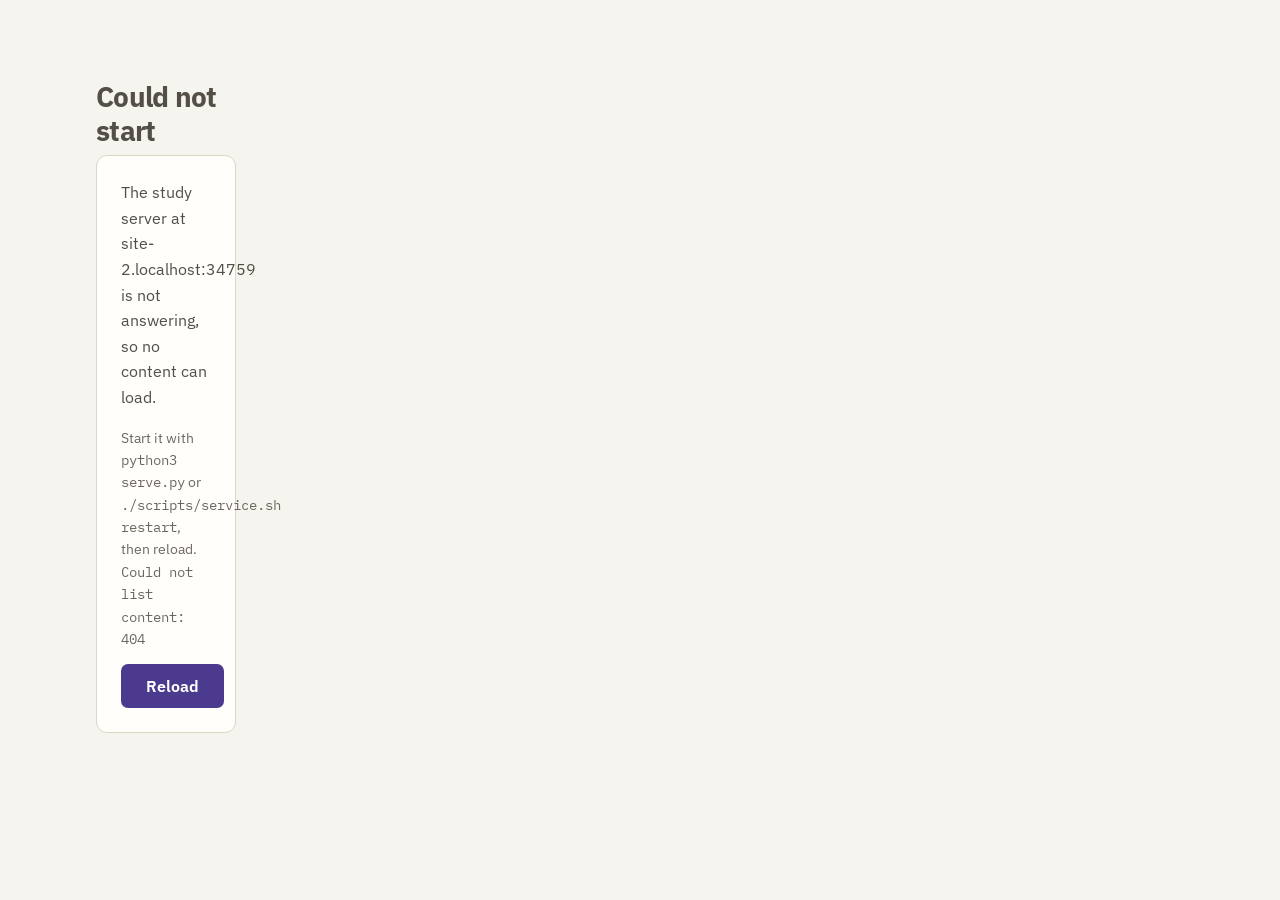
==== commit cd870e3a: "keyboard and screen reader: focus survives a render, every control named Every render replaced the D" ====
--- a/index.html
+++ b/index.html
@@ -11,6 +11,7 @@
 </head>
 <body>
 <a class="skip" href="#main">Skip to content</a>
+<div id="live" class="sr-only" aria-live="polite" aria-atomic="true"></div>
 <div id="app" class="booting">Loading content...
   <p class="faint">If this does not change, the page is not being served over http: run <span class="mono">python3 serve.py</span> and open the address it prints.</p></div>
 <script type="module" src="app/main.js"></script>
--- a/styles.css
+++ b/styles.css
@@ -107,6 +107,9 @@
   outline-offset: 2px;
   border-radius: var(--r1);
 }
+/* main takes focus after a render when the control that had it is gone; a
+   ring around the whole column would say nothing, so the next Tab says it. */
+#main:focus-visible { outline: none; }
 @media (prefers-reduced-motion: reduce) {
   *, *::before, *::after { transition: none !important; animation: none !important; }
 }
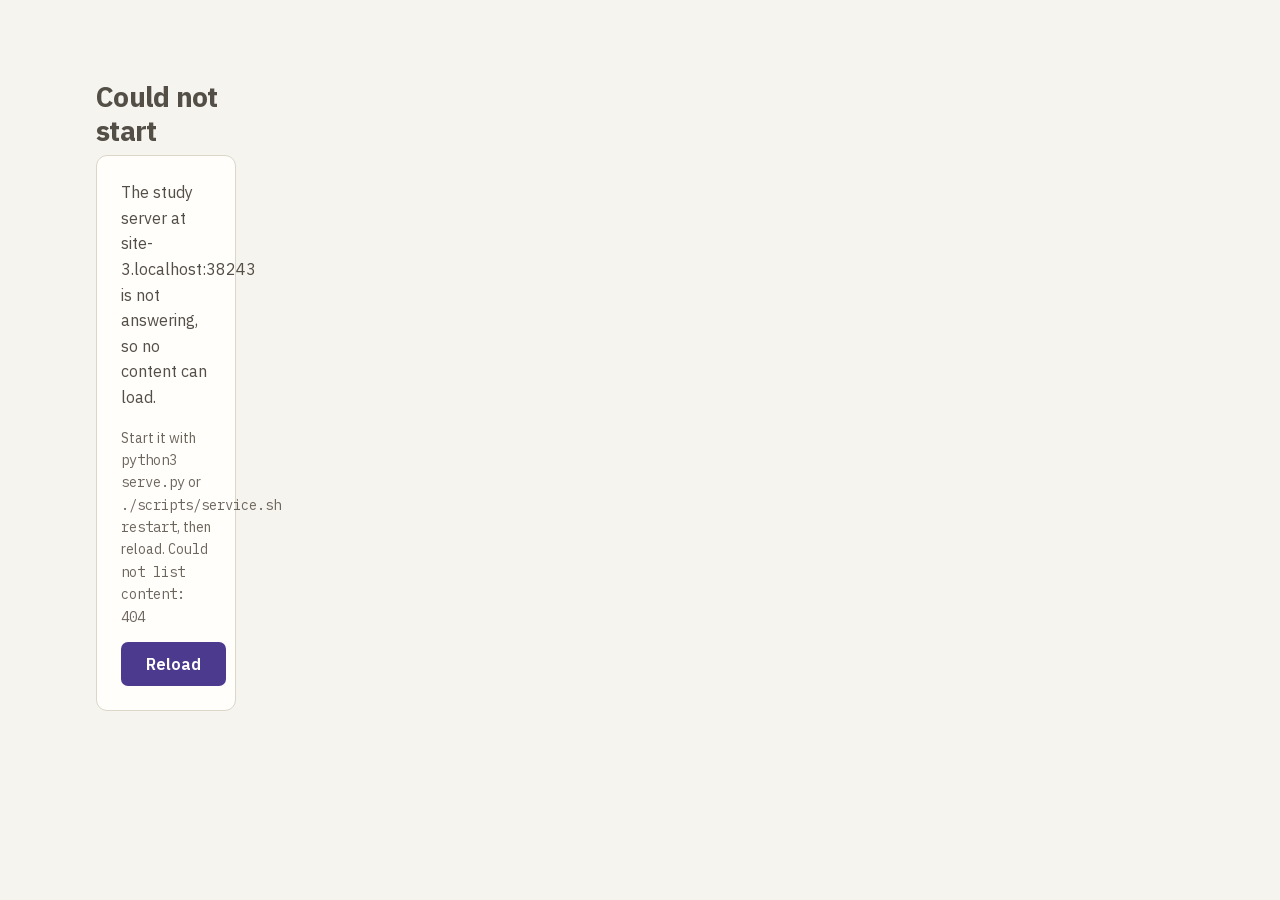
==== commit e06b6a0b: "fonts served from this origin, and the pre-commit hook installed IBM Plex now ships in fonts/: the L" ====
--- a/index.html
+++ b/index.html
@@ -4,9 +4,7 @@
 <meta charset="utf-8">
 <meta name="viewport" content="width=device-width, initial-scale=1">
 <title>doyoursecurityplus</title>
-<link rel="preconnect" href="https://fonts.googleapis.com">
-<link rel="preconnect" href="https://fonts.gstatic.com" crossorigin>
-<link rel="stylesheet" href="https://fonts.googleapis.com/css2?family=IBM+Plex+Mono:wght@400;500;600&family=IBM+Plex+Sans:wght@400;450;500;600;700&display=swap">
+<link rel="stylesheet" href="fonts/plex.css">
 <link rel="stylesheet" href="styles.css">
 </head>
 <body>
--- a/fonts/plex.css
+++ b/fonts/plex.css
@@ -0,0 +1,39 @@
+/* IBM Plex, served from this origin. The Latin subsets as Google Fonts
+   served them on 2026-10-13: Plex Mono at 400, 500 and 600, and Plex Sans
+   as one variable file covering the weights the stylesheet uses, 450
+   included. Licensed under the SIL Open Font License 1.1, see OFL.txt. The
+   page makes no request it does not serve itself; this is why. */
+
+@font-face {
+  font-family: "IBM Plex Mono";
+  font-style: normal;
+  font-weight: 400;
+  font-display: swap;
+  src: url("plex-mono-400.woff2") format("woff2");
+  unicode-range: U+0000-00FF, U+0131, U+0152-0153, U+02BB-02BC, U+02C6, U+02DA, U+02DC, U+0304, U+0308, U+0329, U+2000-206F, U+20AC, U+2122, U+2191, U+2193, U+2212, U+2215, U+FEFF, U+FFFD;
+}
+@font-face {
+  font-family: "IBM Plex Mono";
+  font-style: normal;
+  font-weight: 500;
+  font-display: swap;
+  src: url("plex-mono-500.woff2") format("woff2");
+  unicode-range: U+0000-00FF, U+0131, U+0152-0153, U+02BB-02BC, U+02C6, U+02DA, U+02DC, U+0304, U+0308, U+0329, U+2000-206F, U+20AC, U+2122, U+2191, U+2193, U+2212, U+2215, U+FEFF, U+FFFD;
+}
+@font-face {
+  font-family: "IBM Plex Mono";
+  font-style: normal;
+  font-weight: 600;
+  font-display: swap;
+  src: url("plex-mono-600.woff2") format("woff2");
+  unicode-range: U+0000-00FF, U+0131, U+0152-0153, U+02BB-02BC, U+02C6, U+02DA, U+02DC, U+0304, U+0308, U+0329, U+2000-206F, U+20AC, U+2122, U+2191, U+2193, U+2212, U+2215, U+FEFF, U+FFFD;
+}
+
+@font-face {
+  font-family: "IBM Plex Sans";
+  font-style: normal;
+  font-weight: 100 700;
+  font-display: swap;
+  src: url("plex-sans.woff2") format("woff2");
+  unicode-range: U+0000-00FF, U+0131, U+0152-0153, U+02BB-02BC, U+02C6, U+02DA, U+02DC, U+0304, U+0308, U+0329, U+2000-206F, U+20AC, U+2122, U+2191, U+2193, U+2212, U+2215, U+FEFF, U+FFFD;
+}
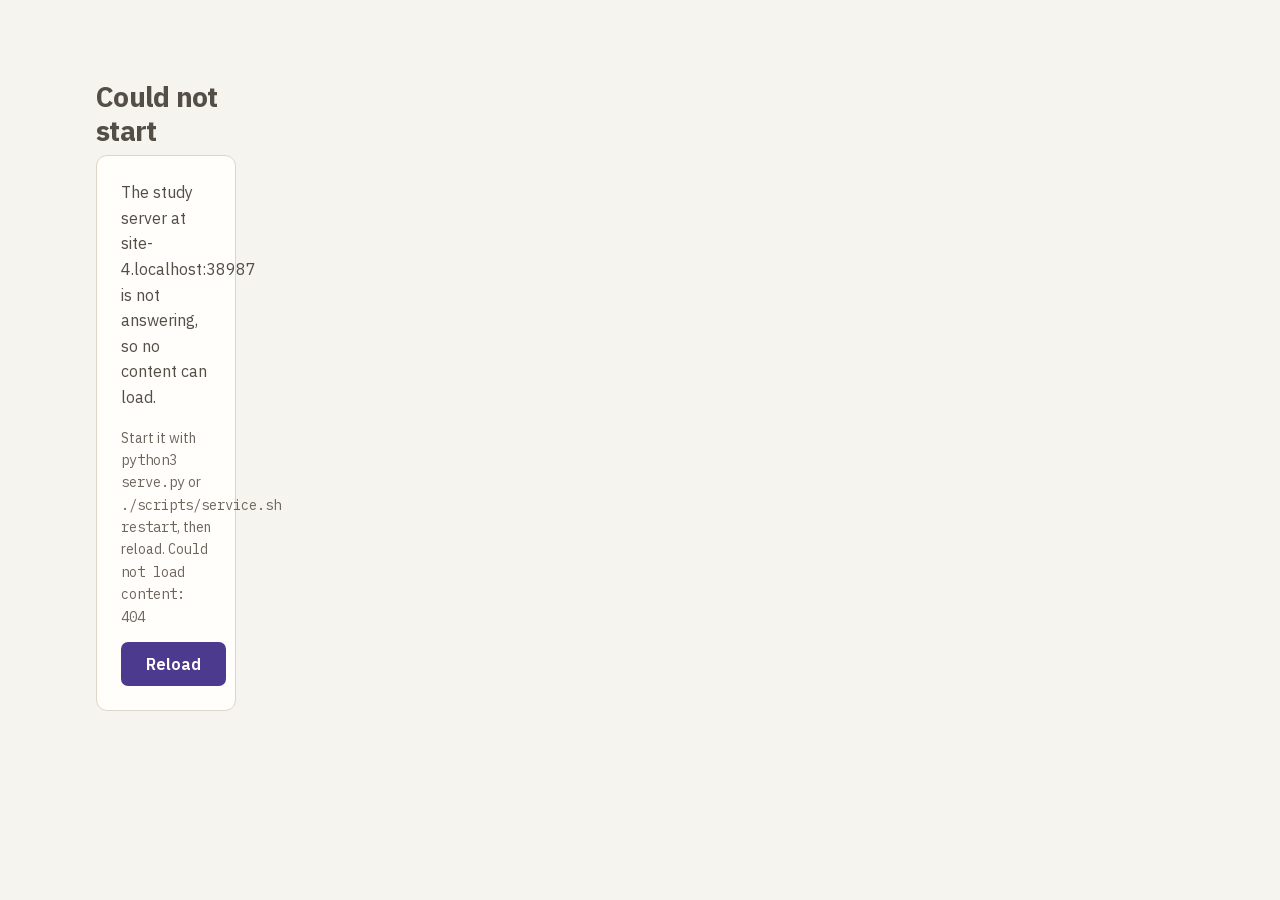
==== commit df1f6592: "structure: split the monoliths so each screen owns its files, no behavior change app/ui/views.js and" ====
--- a/index.html
+++ b/index.html
@@ -5,7 +5,15 @@
 <meta name="viewport" content="width=device-width, initial-scale=1">
 <title>doyoursecurityplus</title>
 <link rel="stylesheet" href="fonts/plex.css">
-<link rel="stylesheet" href="styles.css">
+<link rel="stylesheet" href="css/base.css">
+<link rel="stylesheet" href="css/drill.css">
+<link rel="stylesheet" href="css/mentor.css">
+<link rel="stylesheet" href="css/lab.css">
+<link rel="stylesheet" href="css/acl.css">
+<link rel="stylesheet" href="css/diagram.css">
+<link rel="stylesheet" href="css/order.css">
+<link rel="stylesheet" href="css/mock.css">
+<link rel="stylesheet" href="css/readiness.css">
 </head>
 <body>
 <a class="skip" href="#main">Skip to content</a>
--- a/css/base.css
+++ b/css/base.css
@@ -0,0 +1,432 @@
+/* =============================================================================
+   doyoursecurityplus design system
+
+   Decisions worth knowing, because they are not arbitrary:
+
+   MEASURE   Body text is capped near 68 characters. Past roughly 75 the eye
+             loses the line on the return sweep, and mentor cards are the one
+             thing here you have to actually read rather than scan.
+   HIERARCHY One card system with variants. Weight, size and space rank things;
+             colour never ranks alone.
+   COLOUR    Correct and incorrect are never signalled by colour alone. Every
+             state carries a glyph or a border change too, so the page still
+             works for the ~8% of men with colour vision deficiency.
+   TARGETS   Answer options are full width and at least 56px tall. They are the
+             control you hit hundreds of times a session.
+   ISOLATION The one sentence you must recall under exam pressure (the rule of
+             thumb) is visually isolated from its explanation. Isolated items
+             are remembered disproportionately well.
+   MOTION    120-180ms, only on a state change, and disabled entirely under
+             prefers-reduced-motion. A new question arriving is not decorated.
+   ========================================================================== */
+
+:root {
+  color-scheme: light dark;
+
+  /* spacing, 4px rhythm */
+  --s1: .25rem; --s2: .5rem;  --s3: .75rem; --s4: 1rem;
+  --s5: 1.5rem; --s6: 2rem;   --s7: 3rem;
+
+  /* type scale, 1.22 ratio */
+  /* Body sits at 16px. Anything smaller is a readability tax on a tool someone
+     reads for a hundred hours. */
+  --t-xs: .75rem; --t-sm: .875rem; --t-md: 1rem;
+  --t-lg: 1.125rem; --t-xl: 1.375rem; --t-2xl: 1.75rem; --t-3xl: 2.5rem;
+
+  --measure: 68ch;
+  --r1: 7px; --r2: 11px;
+  --mono: "IBM Plex Mono", ui-monospace, SFMono-Regular, Menlo, Consolas, monospace;
+  --sans: "IBM Plex Sans", -apple-system, BlinkMacSystemFont, "Segoe UI", system-ui, sans-serif;
+  --ease: cubic-bezier(.32, .72, .34, 1);
+  --dur: 120ms;   /* motion signals a state change and stays under 150 ms; check_materials enforces it */
+
+  /* light palette */
+  --bg: #f6f4ef;
+  --panel: #fffefb;
+  --panel-2: #efece4;
+  --panel-3: #e4e0d6;
+  --line: #dcd6c9;
+  --line-strong: #b9b1a1;
+  --ink: #191714;
+  --ink-dim: #534e46;
+  --ink-faint: #6e675e;
+  --accent: #4c3a8f;
+  --accent-soft: #ebe7fa;
+  --on-accent: #ffffff;      /* ink on a filled accent, good, bad or warn surface */
+  --good: #1f6b3a;
+  --good-soft: #e3f1e6;
+  --ok: #6cb86a;            /* "ok" sits between good and warn on the heatmap */
+  --bad: #a92f26;
+  --bad-soft: #fae6e3;
+  --warn: #8a5a08;
+  --warn-soft: #f8eedb;
+
+  /* The evidence pane is a terminal, and a terminal is dark in both themes. */
+  --term-bg: #0b0f15;
+  --term-ink: #ccd8e4;
+}
+
+@media (prefers-color-scheme: dark) {
+  :root {
+    --bg: #141311;
+    --panel: #1c1a17;
+    --panel-2: #24211d;
+    --panel-3: #2f2b25;
+    --line: #322e28;
+    --line-strong: #4b443b;
+    --ink: #efeae1;
+    --ink-dim: #a9a296;
+    --ink-faint: #8b8378;
+    --accent: #ac9bff;
+    --accent-soft: #241f3d;
+    --on-accent: #ffffff;
+    --good: #5bbd73;
+    --good-soft: #15251a;
+    --ok: #7fc98a;
+    --bad: #f2756a;
+    --bad-soft: #2d1a17;
+    --warn: #d99f3f;
+    --warn-soft: #2b2113;
+  }
+}
+
+* { box-sizing: border-box; }
+html { -webkit-text-size-adjust: 100%; }
+body {
+  margin: 0;
+  overflow-x: clip;
+  background: var(--bg);
+  color: var(--ink);
+  font: var(--t-md)/1.6 var(--sans);
+  -webkit-font-smoothing: antialiased;
+}
+.booting { padding: var(--s7); color: var(--ink-dim); }
+
+:focus-visible {
+  outline: 2px solid var(--accent);
+  outline-offset: 2px;
+  border-radius: var(--r1);
+}
+/* main takes focus after a render when the control that had it is gone; a
+   ring around the whole column would say nothing, so the next Tab says it. */
+#main:focus-visible { outline: none; }
+@media (prefers-reduced-motion: reduce) {
+  *, *::before, *::after { transition: none !important; animation: none !important; }
+}
+
+.skip {
+  position: absolute; left: var(--s4); top: calc(var(--s4) * -4); z-index: 50;
+  background: var(--accent); color: var(--on-accent); padding: var(--s2) var(--s4);
+  border-radius: var(--r1); font-weight: 600; text-decoration: none;
+  transition: top var(--dur) var(--ease);
+}
+.skip:focus { top: var(--s4); }
+
+#app { display: grid; grid-template-columns: 236px 1fr; min-height: 100vh; }
+
+/* Focus mode. During a drill the chrome recedes: the sidebar dims until you
+   reach for it, and the column narrows to reading width. Nothing competes with
+   the question, which is the only thing on screen that matters. */
+body.drilling .sidebar { opacity: .45; transition: opacity var(--dur) var(--ease); }
+body.drilling .sidebar:hover,
+body.drilling .sidebar:focus-within { opacity: 1; }
+body.drilling main { max-width: 780px; margin-inline: auto; }
+body.drilling .stem { font-size: var(--t-xl); line-height: 1.58; }
+
+
+/* ---------- sidebar ------------------------------------------------------ */
+.sidebar {
+  background: var(--panel);
+  border-right: 1px solid var(--line);
+  padding: var(--s4) var(--s3) var(--s3);
+  display: flex; flex-direction: column; gap: var(--s1);
+  position: sticky; top: 0; height: 100vh; overflow-y: auto;
+}
+.brand {
+  display: flex; align-items: center; gap: var(--s3);
+  padding: 0 var(--s2) var(--s4); margin-bottom: var(--s2);
+  border-bottom: 1px solid var(--line);
+}
+.brand .mark {
+  flex: none; width: 30px; height: 30px; border-radius: 8px;
+  background: var(--accent); color: var(--on-accent);
+  display: grid; place-items: center;
+  font: 700 var(--t-sm)/1 var(--mono); letter-spacing: -.03em;
+}
+.brand .name {
+  font: 600 var(--t-md)/1.2 var(--sans); letter-spacing: -.02em;
+  min-width: 0; word-break: break-word;
+}
+.brand .name small {
+  display: block; font: 500 var(--t-xs)/1.4 var(--mono);
+  color: var(--ink-faint); letter-spacing: .04em;
+}
+.nav {
+  position: relative; display: flex; align-items: center; gap: var(--s2);
+  width: 100%; background: none; border: 0; color: var(--ink-dim); cursor: pointer;
+  padding: var(--s2) var(--s3); border-radius: var(--r1); min-height: 44px;
+  font: 500 var(--t-md)/1.4 var(--sans); text-align: left;
+  transition: background var(--dur) var(--ease), color var(--dur) var(--ease);
+}
+.nav::before {
+  content: ""; position: absolute; left: 0; top: 50%; translate: 0 -50%;
+  width: 3px; height: 0; border-radius: 0 3px 3px 0; background: var(--accent);
+  transition: height var(--dur) var(--ease);
+}
+.nav:hover { background: var(--panel-2); color: var(--ink); }
+.nav[aria-current="page"] { background: var(--accent-soft); color: var(--accent); font-weight: 600; }
+.nav[aria-current="page"]::before { height: 60%; }
+.nav .badge {
+  margin-left: auto; min-width: 1.4rem; text-align: center;
+  background: var(--panel-3); color: var(--ink-dim);
+  border-radius: 999px; padding: 1px var(--s2);
+  font: 500 var(--t-xs)/1.5 var(--mono);
+}
+.nav[aria-current="page"] .badge { background: var(--accent); color: var(--on-accent); }
+.nav .badge.hot { background: var(--bad); color: var(--on-accent); }
+.nav .badge.hot::before { content: "! "; }
+
+.side-stats {
+  margin-top: var(--s4); padding: var(--s3);
+  background: var(--panel-2); border: 1px solid var(--line); border-radius: var(--r2);
+}
+.goal-ring { display: flex; align-items: center; gap: var(--s3); }
+.goal-ring svg { flex: none; }
+.goal-ring .lbl { font-size: var(--t-xs); color: var(--ink-faint); line-height: 1.3; }
+.goal-ring .lbl b { display: block; color: var(--ink); font: 650 var(--t-lg)/1.1 var(--mono); }
+.goal-ring .lbl b span { color: var(--ink-faint); font-size: var(--t-sm); font-weight: 400; }
+
+.stat-rows { margin: var(--s3) 0 0; padding-top: var(--s2); border-top: 1px solid var(--line); }
+.stat {
+  display: flex; align-items: baseline; justify-content: space-between;
+  gap: var(--s2); padding: var(--s1) 0;
+}
+.stat + .stat { border-top: 1px solid color-mix(in srgb, var(--line) 55%, transparent); }
+.stat dt { font-size: var(--t-xs); color: var(--ink-faint); }
+.stat dd { margin: 0; font: 600 var(--t-md)/1.2 var(--mono); white-space: nowrap; }
+.stat dd .u { font-size: var(--t-xs); color: var(--ink-faint); margin-left: 1px; }
+.stat dd.warn { color: var(--warn); }
+.stat dd.good { color: var(--good); }
+.stat dd.warn::before { content: "! "; }
+.stat dd.good::before { content: "\2713\00a0"; }
+
+.sidebar-foot {
+  margin-top: auto; padding: var(--s3) var(--s2) 0; border-top: 1px solid var(--line);
+  font-size: var(--t-xs); color: var(--ink-faint);
+  display: flex; align-items: center; gap: var(--s2);
+}
+.dot { width: 7px; height: 7px; border-radius: 50%; flex: none; background: var(--ink-faint); }
+.dot.saved { background: var(--good); }
+.dot.saving { background: var(--warn); }
+.dot.offline, .dot.conflict { background: var(--bad); }
+
+.scratch-flag {
+  margin: 0 var(--s3) var(--s3); padding: var(--s2) var(--s3);
+  border: 1px dashed var(--warn); border-radius: var(--r1);
+  background: var(--warn-soft); color: var(--warn);
+  font: 500 var(--t-xs)/1.45 var(--sans);
+}
+
+/* ---------- layout ------------------------------------------------------- */
+/* min-width: 0, or the grid item takes the 880px minimum of the ACL table as
+   its own and pushes the whole page sideways on a phone; with it, .scroll-x
+   scrolls the table inside the card, which is what it is there for. */
+main { padding: var(--s6) var(--s7) var(--s7); max-width: 1080px; min-width: 0; }
+.prose, .stem, .sub, .mentor p, .result .body p { max-width: var(--measure); }
+
+h1 { font: 700 var(--t-2xl)/1.2 var(--sans); letter-spacing: -.025em; margin: 0 0 var(--s2); }
+h2 { font: 650 var(--t-xl)/1.3 var(--sans); letter-spacing: -.015em; margin: var(--s6) 0 var(--s3); }
+h3, .eyebrow {
+  font: 650 var(--t-xs)/1.4 var(--sans); text-transform: uppercase; letter-spacing: .08em;
+  color: var(--ink-faint); margin: 0 0 var(--s3);
+}
+
+/* Visible to a screen reader, invisible on screen. The drill screen is kept
+   deliberately bare, so its heading carries structure without adding chrome. */
+.sr-only {
+  position: absolute; width: 1px; height: 1px; padding: 0; margin: -1px;
+  overflow: hidden; clip: rect(0 0 0 0); white-space: nowrap; border: 0;
+}
+.sub { color: var(--ink-dim); margin: 0 0 var(--s5); }
+.muted { color: var(--ink-dim); }
+.faint { color: var(--ink-faint); font-size: var(--t-sm); }
+.mono { font-family: var(--mono); font-size: var(--t-sm); }
+
+.card {
+  background: var(--panel); border: 1px solid var(--line);
+  border-radius: var(--r2); padding: var(--s5);
+  margin-bottom: var(--s4);
+}
+.card.tight { padding: var(--s4); }
+.card > :first-child { margin-top: 0; }
+.card > :last-child { margin-bottom: 0; }
+
+.row { display: flex; gap: var(--s3); align-items: center; flex-wrap: wrap; }
+.row.between { justify-content: space-between; }
+.row.nowrap { flex-wrap: nowrap; }
+.row.tight { gap: var(--s1); flex-wrap: nowrap; }
+.spread { display: flex; justify-content: space-between; align-items: center; gap: var(--s4); }
+.spread.top { align-items: flex-start; }
+.spread > h1, .spread > .eyebrow { margin: 0; }
+
+/* Spacing and tone utilities. Templates carry no inline style: a style
+   attribute may set a custom property (data), never colour or spacing. */
+.m0 { margin: 0; }
+.mt2 { margin-top: var(--s2); } .mt3 { margin-top: var(--s3); }
+.mt4 { margin-top: var(--s4); } .mt5 { margin-top: var(--s5); }
+.mb2 { margin-bottom: var(--s2); } .mb3 { margin-bottom: var(--s3); } .mb4 { margin-bottom: var(--s4); }
+.note { color: var(--ink-faint); font-size: var(--t-sm); margin: var(--s3) 0 0; }
+.c-good { color: var(--good); } .c-warn { color: var(--warn); } .c-bad { color: var(--bad); }
+
+/* ---------- buttons ------------------------------------------------------ */
+button.btn {
+  background: var(--accent); color: var(--on-accent); border: 1px solid transparent;
+  border-radius: var(--r1); padding: var(--s2) var(--s5); min-height: 44px;
+  font: 620 var(--t-md)/1.5 var(--sans); cursor: pointer;
+  transition: filter var(--dur) var(--ease), transform var(--dur) var(--ease);
+}
+button.btn:hover { filter: brightness(1.08); }
+button.btn:active { transform: translateY(1px); }
+button.btn[disabled] { opacity: .4; cursor: not-allowed; filter: none; transform: none; }
+button.btn.ghost { background: var(--panel-2); color: var(--ink); border-color: var(--line); }
+button.btn.ghost:hover { background: var(--panel-3); filter: none; }
+button.btn.small { padding: var(--s1) var(--s3); font-size: var(--t-sm); font-weight: 560; min-height: 32px; }
+button.btn.danger { background: var(--bad-soft); color: var(--bad); border-color: var(--bad); }
+
+.kbd {
+  display: inline-block; min-width: 1.5em; text-align: center;
+  border: 1px solid var(--line-strong); border-bottom-width: 2px;
+  border-radius: 5px; padding: 0 var(--s1);
+  font: 600 var(--t-xs)/1.7 var(--mono); color: var(--ink-dim); background: var(--panel);
+}
+.hint { color: var(--ink-faint); font-size: var(--t-sm); display: flex; gap: var(--s2); align-items: center; }
+
+.track { height: 4px; border-radius: 999px; background: var(--panel-3); overflow: hidden; }
+.track > i {
+  display: block; height: 100%; width: var(--w, 0%);
+  background: var(--accent); border-radius: 999px;
+}
+
+/* `?` shows every acronym's expansion in place instead of on hover. */
+body.gloss-open abbr[title]::after {
+  content: " (" attr(title) ")"; color: var(--ink-faint); font-size: var(--t-sm);
+  text-decoration: none; display: inline;
+}
+
+/* Glossary expansions. Hover or focus shows the words behind an acronym. */
+abbr[title] {
+  text-decoration: underline dotted var(--line-strong);
+  text-underline-offset: 3px; cursor: help;
+}
+
+.tag {
+  display: inline-flex; align-items: center; gap: var(--s1);
+  background: var(--panel-2); border: 1px solid var(--line); border-radius: 999px;
+  padding: 2px var(--s3); font-size: var(--t-xs); color: var(--ink-dim);
+  white-space: nowrap; max-width: 100%; overflow: hidden; text-overflow: ellipsis;
+}
+.tag.reason { border-color: var(--accent); color: var(--accent); background: var(--accent-soft); }
+.tag.warn { border-color: var(--warn); color: var(--warn); background: var(--warn-soft); }
+.tag.good { border-color: var(--good); color: var(--good); background: var(--good-soft); }
+.tag.bad { border-color: var(--bad); color: var(--bad); background: var(--bad-soft); }
+
+/* A card with something to say about its contents: flagged along the left. */
+.card.flag { border-left: 3px solid var(--warn); }
+.card.flag.bad { border-left-color: var(--bad); }
+.card.flag.quiet { border-left-color: var(--line); }
+
+/* ---------- tables and forms --------------------------------------------- */
+table.grid { width: 100%; border-collapse: collapse; font-size: var(--t-sm); }
+table.grid th, table.grid td { border: 1px solid var(--line); padding: var(--s2) var(--s3); text-align: left; }
+table.grid thead th {
+  background: var(--panel-2); font: 650 var(--t-xs)/1.5 var(--sans);
+  text-transform: uppercase; letter-spacing: .05em; color: var(--ink-dim);
+}
+table.grid tbody tr:hover td { background: var(--panel-2); }
+table.grid select, table.grid input { width: 100%; }
+.scroll-x { overflow-x: auto; border-radius: var(--r1); }
+
+select, input[type=text], input[type=date], input[type=number] {
+  background: var(--panel); color: var(--ink); border: 1px solid var(--line-strong);
+  border-radius: var(--r1); padding: var(--s2) var(--s3);
+  font: var(--t-sm)/1.5 var(--sans); min-height: 44px;
+  transition: border-color var(--dur) var(--ease);
+}
+
+select:hover, input:hover { border-color: var(--accent); }
+
+.field-row {
+  display: grid; grid-template-columns: minmax(180px, 280px) 1fr; gap: var(--s4);
+  align-items: center; padding: var(--s3) 0; border-bottom: 1px solid var(--line);
+}
+.field-row:last-child { border-bottom: 0; }
+.field-row label { font-size: var(--t-md); }
+.field-row.disabled { opacity: .42; }
+
+/* ---------- results ------------------------------------------------------- */
+.result { display: flex; gap: var(--s3); padding: var(--s3) 0; border-bottom: 1px solid var(--line); }
+.result:last-child { border-bottom: 0; }
+.result .mark {
+  flex: none; width: 1.45rem; height: 1.45rem; border-radius: 50%;
+  display: grid; place-items: center; font: 700 var(--t-xs)/1 var(--sans); color: var(--on-accent);
+}
+.mark.ok { background: var(--good); } .mark.no { background: var(--bad); } .mark.part { background: var(--warn); }
+.result .body { flex: 1; min-width: 0; }
+.result .body b { font-size: var(--t-md); font-weight: 620; }
+.result .body .pts { color: var(--ink-faint); font: 600 var(--t-xs)/1 var(--mono); margin-left: var(--s2); }
+.result .body p { margin: var(--s1) 0 0; font-size: var(--t-sm); color: var(--ink-dim); }
+.mark.sm {
+  display: grid; width: 1.2rem; height: 1.2rem; border-radius: 50%;
+  place-items: center; color: var(--on-accent); font-size: var(--t-xs);
+}
+td.empty-row { padding: var(--s5); text-align: center; }
+.score-big {
+  font: 700 var(--t-3xl)/1 var(--sans); letter-spacing: -.03em;
+  /* Scores tick while you watch them. Proportional digits shift the whole
+     number sideways on every change; tabular ones hold their column. */
+  font-variant-numeric: tabular-nums;
+}
+.score-big small { font-size: var(--t-xl); font-weight: 400; color: var(--ink-faint); }
+dl.side-stats.inline { margin: 0; min-width: 230px; }
+dl.side-stats.wrap { margin: 0; display: grid; grid-template-columns: repeat(auto-fit, minmax(130px, 1fr)); }
+
+.empty {
+  color: var(--ink-dim); padding: var(--s7) var(--s5); text-align: center;
+  border: 1px dashed var(--line-strong); border-radius: var(--r2); background: var(--panel);
+}
+.empty .big { font-size: var(--t-xl); margin-bottom: var(--s2); }
+.empty p { max-width: 46ch; margin: 0 auto var(--s4); }
+
+/* ---------- responsive ---------------------------------------------------- */
+@media (max-width: 900px) {
+  #app { grid-template-columns: 1fr; }
+  .sidebar {
+    position: static; height: auto; flex-direction: row; flex-wrap: wrap;
+    align-items: center; border-right: 0; border-bottom: 1px solid var(--line);
+    padding: var(--s3);
+  }
+  .brand { flex: 1 1 100%; margin-bottom: var(--s2); border-bottom: 0; padding-bottom: 0; }
+  .sidebar nav { display: flex; flex-wrap: wrap; gap: 2px; flex: 1 1 100%; }
+  .nav { width: auto; padding: var(--s2) var(--s3); }
+  .nav::before { display: none; }
+  .nav .badge { margin-left: var(--s2); }
+
+  /* The sidebar stats become a row of cards rather than a column. */
+  .side-stats { flex: 1 1 100%; margin-top: var(--s2); display: flex; gap: var(--s4); align-items: center; }
+  .stat-rows { margin: 0; padding-top: 0; border-top: 0; display: flex; gap: var(--s4); flex: 1; }
+  .stat { flex-direction: column; align-items: flex-start; gap: 0; padding: 0; }
+  .stat + .stat { border-top: 0; }
+
+  /* Anything given a min-width for the desktop two-column split must release
+     it, or it forces the page wider than the viewport. */
+  main .side-stats { min-width: 0 !important; width: 100%; margin-top: var(--s3); }
+  main .spread { flex-wrap: wrap; }
+  .score-big { font-size: var(--t-2xl); }
+
+  /* Keyboard hints are noise on a touch device. */
+  .hint { display: none; }
+  .side-stats { margin: var(--s2) 0 0; flex: 1 1 100%; grid-template-columns: repeat(auto-fit, minmax(120px, 1fr)); }
+  .sidebar-foot { margin: var(--s2) 0 0; padding-top: 0; flex: 1 1 100%; }
+  main { padding: var(--s4); }
+  .field-row { grid-template-columns: 1fr; gap: var(--s1); align-items: start; }
+}
--- a/css/drill.css
+++ b/css/drill.css
@@ -0,0 +1,99 @@
+/* Drill: session bar, the question and its options, feedback, the guess toggle. */
+
+/* ---------- session header ----------------------------------------------- */
+.session-bar {
+  position: sticky; top: 0; z-index: 5;
+  background: var(--bg);
+  margin: calc(var(--s6) * -1) calc(var(--s7) * -1) var(--s5);
+  padding: var(--s3) var(--s7);
+  border-bottom: 1px solid var(--line);
+}
+.session-bar .meta {
+  display: flex; justify-content: space-between; align-items: center;
+  gap: var(--s4); font-size: var(--t-sm); color: var(--ink-dim); margin-bottom: var(--s2);
+}
+.session-bar .meta b { color: var(--ink); font-weight: 620; }
+
+/* The one setting every interval depends on. Sits above the question until
+   it is set, then disappears. */
+.exam-bar {
+  display: flex; align-items: center; justify-content: space-between; gap: var(--s4);
+  flex-wrap: wrap; padding: var(--s3) var(--s4); margin-bottom: var(--s4);
+  border: 1px solid var(--warn); background: var(--warn-soft); border-radius: var(--r2);
+  font-size: var(--t-sm); color: var(--ink-dim);
+}
+.exam-bar b { color: var(--warn); }
+.exam-bar label { max-width: var(--measure); }
+
+/* ---------- question ----------------------------------------------------- */
+.stem { font-size: var(--t-lg); line-height: 1.62; margin: 0 0 var(--s5); white-space: pre-line; }
+.opts { display: grid; gap: var(--s2); }
+.opt {
+  display: grid; grid-template-columns: auto 1fr auto; gap: var(--s3);
+  align-items: center; min-height: 56px; width: 100%; text-align: left;
+  background: var(--panel-2); border: 1px solid var(--line);
+  border-radius: var(--r2); padding: var(--s3) var(--s4);
+  font: var(--t-md)/1.5 var(--sans); color: inherit; cursor: pointer;
+  transition: border-color var(--dur) var(--ease), background var(--dur) var(--ease),
+              transform var(--dur) var(--ease);
+}
+.opt:hover:not([disabled]) { border-color: var(--accent); background: var(--accent-soft); }
+.opt:active:not([disabled]) { transform: translateY(1px); }
+/* The first 100 ms: a press is acknowledged on the control itself, as an
+   outline drawn inside its border, before the result lands. An outline moves
+   no layout, so nothing moves but the thing pressed. */
+.opt:active:not([disabled]) { outline: 2px solid var(--accent); outline-offset: -2px; }
+.opt[disabled] { cursor: default; }
+.key {
+  flex: none; width: 1.7rem; height: 1.7rem; border-radius: 6px; display: grid; place-items: center;
+  background: var(--panel); border: 1px solid var(--line);
+  font: 640 var(--t-sm)/1 var(--mono); color: var(--ink-dim);
+}
+.opt .verdict { font: 700 var(--t-lg)/1 var(--sans); opacity: 0; }
+.opt.correct { border-color: var(--good); background: var(--good-soft); border-width: 2px; }
+.opt.wrong   { border-color: var(--bad);  background: var(--bad-soft);  border-width: 2px; }
+.opt.correct .key { background: var(--good); color: var(--on-accent); border-color: var(--good); }
+.opt.wrong   .key { background: var(--bad);  color: var(--on-accent); border-color: var(--bad); }
+.opt.correct .verdict { opacity: 1; color: var(--good); }
+.opt.wrong   .verdict { opacity: 1; color: var(--bad); }
+.opt.chosen { border-color: var(--accent); background: var(--accent-soft); border-width: 2px; }
+/* A chosen option (a mock answer, a mock block) says so with its glyph, not colour alone. */
+.opt.chosen .verdict { opacity: 1; color: var(--accent); }
+
+.verdict-banner {
+  display: flex; gap: var(--s3); align-items: flex-start;
+  border-radius: var(--r2); padding: var(--s4); margin-bottom: var(--s4);
+  border: 1px solid var(--line); background: var(--panel);
+}
+.verdict-banner.yes { border-color: var(--good); background: var(--good-soft); }
+.verdict-banner.no,
+.verdict-banner.bad { border-color: var(--bad);  background: var(--bad-soft); }
+.verdict-banner.warn { border-color: var(--warn); background: var(--warn-soft); }
+.verdict-banner .mark {
+  flex: none; width: 1.6rem; height: 1.6rem; border-radius: 50%;
+  display: grid; place-items: center; color: var(--on-accent); font: 700 var(--t-sm)/1 var(--sans);
+}
+.verdict-banner.yes .mark { background: var(--good); }
+.verdict-banner.no .mark, .verdict-banner.bad .mark { background: var(--bad); }
+.verdict-banner.warn .mark { background: var(--warn); }
+.verdict-banner b { display: block; margin-bottom: 2px; }
+.verdict-banner p { margin: 0; color: var(--ink-dim); }
+.verdict-banner p + p { margin-top: var(--s2); }
+
+.drill-banner {
+  display: grid; gap: 2px; padding: var(--s3) var(--s4); margin-bottom: var(--s4);
+  border-radius: var(--r2); background: var(--accent-soft);
+  border: 1px solid var(--accent); font-size: var(--t-sm);
+}
+.drill-banner b { color: var(--accent); }
+.drill-banner.repair { background: var(--warn-soft); border-color: var(--warn); }
+.drill-banner.repair b { color: var(--warn); }
+
+/* The guess toggle is in the hot path: potentially every question. It gets a
+   full target even though it is styled as a secondary control. */
+.guess-toggle { min-height: 44px; }
+.guess-toggle.on { background: var(--warn-soft); border-color: var(--warn); color: var(--warn); }
+
+@media (max-width: 900px) {
+  .session-bar { margin: calc(var(--s4) * -1) calc(var(--s4) * -1) var(--s4); padding: var(--s3) var(--s4); }
+}
--- a/css/mentor.css
+++ b/css/mentor.css
@@ -0,0 +1,78 @@
+/* Mentor: the correction card and the bank that lists them. */
+
+/* ---------- mentor card --------------------------------------------------- */
+.mentor { border-left: 3px solid var(--warn); }
+.mentor .mentor-head { margin-bottom: var(--s3); }
+.mentor h3 {
+  margin: 0; font: 660 var(--t-lg)/1.35 var(--sans); letter-spacing: -.01em;
+  text-transform: none; color: var(--ink);
+}
+.mentor .diag { margin: 0 0 var(--s4); color: var(--ink-dim); }
+.mentor table {
+  width: 100%; border-collapse: collapse; margin: var(--s4) 0;
+  font-size: var(--t-sm); line-height: 1.45;
+}
+.mentor th, .mentor td {
+  border: 1px solid var(--line); padding: var(--s2) var(--s3);
+  text-align: left; vertical-align: top;
+}
+.mentor thead th { background: var(--panel-2); font-weight: 640; color: var(--ink); }
+.mentor tbody tr:nth-child(odd) td { background: color-mix(in srgb, var(--panel-2) 45%, transparent); }
+.mentor tbody td:first-child { font-weight: 600; }
+
+/* The one sentence to recall under time pressure, deliberately isolated. */
+.rule-of-thumb {
+  border-left: 3px solid var(--accent);
+  background: var(--accent-soft);
+  border-radius: 0 var(--r1) var(--r1) 0;
+  padding: var(--s3) var(--s4);
+  margin: var(--s4) 0;
+  font-size: var(--t-lg); line-height: 1.5; font-weight: 520;
+}
+.rule-of-thumb .lbl {
+  display: block; font: 650 var(--t-xs)/1.4 var(--sans);
+  text-transform: uppercase; letter-spacing: .08em;
+  color: var(--accent); margin-bottom: var(--s1);
+}
+.kv { margin: var(--s3) 0; }
+.kv > b {
+  display: block; font: 650 var(--t-xs)/1.4 var(--sans);
+  text-transform: uppercase; letter-spacing: .07em; color: var(--ink-faint);
+  margin-bottom: 2px;
+}
+.progress-pill {
+  font-size: var(--t-xs); color: var(--ink-dim); white-space: nowrap;
+  background: var(--panel-2); border: 1px solid var(--line);
+  border-radius: 999px; padding: 2px var(--s3);
+}
+.pips { display: inline-flex; gap: 3px; vertical-align: middle; margin-left: var(--s2); }
+.pips i { width: 7px; height: 7px; border-radius: 50%; border: 1px solid var(--line-strong); display: block; }
+.pips i.on { background: var(--good); border-color: var(--good); }
+
+details.refs { margin-top: var(--s4); }
+details.refs summary {
+  cursor: pointer; font-size: var(--t-sm); color: var(--accent);
+  list-style: none; padding: var(--s1) 0;
+}
+details.refs summary::-webkit-details-marker { display: none; }
+details.refs summary::before { content: "▸ "; display: inline-block; }
+details.refs[open] summary::before { content: "▾ "; }
+details.refs ul { margin: var(--s2) 0 0; padding-left: var(--s5); color: var(--ink-dim); font-size: var(--t-sm); }
+
+.tier-banner {
+  display: grid; gap: 2px; padding: var(--s3) var(--s4); margin: calc(var(--s2) * -1) 0 var(--s4);
+  border-radius: var(--r1); background: var(--warn-soft); border: 1px solid var(--warn);
+  font-size: var(--t-sm);
+}
+.tier-banner b { color: var(--warn); }
+.tier-banner.t-third { background: var(--bad-soft); border-color: var(--bad); }
+.tier-banner.t-third b { color: var(--bad); }
+.mentor-escalated { border-left-color: var(--bad); }
+
+.blockers {
+  border-left: 3px solid var(--warn); background: var(--warn-soft);
+  border-radius: 0 var(--r1) var(--r1) 0; padding: var(--s3) var(--s4); margin: var(--s3) 0;
+  font-size: var(--t-sm);
+}
+.blockers > b { display: block; color: var(--warn); margin-bottom: var(--s1); }
+.blockers ul { margin: 0 0 var(--s2); padding-left: var(--s5); }
--- a/css/lab.css
+++ b/css/lab.css
@@ -0,0 +1,24 @@
+/* Lab: the requirements card every PBQ engine opens with. */
+
+.req { margin: 0; padding-left: var(--s5); }
+.req li { margin: var(--s2) 0; max-width: var(--measure); }
+
+/* With eight ACL rules the span from the first requirement to the last rule is
+   about 1300px in a 768px viewport, so the rules you are trying to satisfy are
+   never on screen at the same time as the grid you satisfy them in. The card
+   sticks to the top of the work area and collapses to a single line, so you
+   can keep it open while you build or fold it away once you have it. */
+.req-card { position: sticky; top: var(--s3); z-index: 3; }
+.req-card summary {
+  display: flex; align-items: center; justify-content: space-between; gap: var(--s3);
+  cursor: pointer; list-style: none; min-height: 44px;
+}
+.req-card summary::-webkit-details-marker { display: none; }
+.req-card summary h2 { margin: 0; }
+.req-card summary::after {
+  content: "collapse"; font: 500 var(--t-xs)/1 var(--sans); color: var(--accent);
+}
+.req-card:not([open]) summary::after { content: "show"; }
+.req-card[open] > .req { margin-top: var(--s3); }
+.req-card[open] { max-height: 34vh; overflow-y: auto; }
+.req-card:not([open]) > .req { display: none; }
--- a/css/acl.css
+++ b/css/acl.css
@@ -0,0 +1,41 @@
+/* ACL PBQ: the rule grid and the plain-text readout of the same rules. */
+
+/* The ACL grid is a dense data table, not a form: seven controls per row, eight
+   rows. Full-height controls there would push the rule set past a screen and
+   the whole point of that PBQ is seeing the order at a glance. Mouse-sized,
+   and it is not a surface anyone taps on a phone. */
+table.grid select, table.grid input { min-height: 34px; }
+
+/* Seven native selects across a column that is never wide enough. Widths go on
+   the controls, not the cells (in auto table layout a min-width on a th is only
+   a hint), and are measured from the widest option each column holds, so
+   "443 (HTTPS)" fits. When the set no longer fits, .scroll-x takes over. */
+table.acl-grid { min-width: 880px; }
+table.acl-grid th, table.acl-grid td { padding: var(--s1) var(--s2); }
+table.acl-grid td:nth-child(1) { width: 2rem; }
+table.acl-grid td:nth-child(2) select { min-width: 86px; }
+table.acl-grid td:nth-child(3) select { min-width: 70px; }
+table.acl-grid td:nth-child(4) select,
+table.acl-grid td:nth-child(6) select { min-width: 132px; }
+table.acl-grid td:nth-child(5) select,
+table.acl-grid td:nth-child(7) select { min-width: 130px; }
+table.acl-grid td:last-child { width: 108px; }
+
+/* The same rule set as plain text, because reading the policy in order is the
+   task and a row of truncated dropdowns cannot be read. */
+.readout { margin-top: var(--s4); padding-top: var(--s4); border-top: 1px solid var(--line); }
+.acl-readout { list-style: none; margin: var(--s3) 0 0; padding: 0; display: grid; gap: 2px; }
+.acl-readout li {
+  display: grid; grid-template-columns: 1.8rem 1fr; gap: var(--s2); align-items: baseline;
+  padding: var(--s2) var(--s3); border-radius: var(--r1); background: var(--panel-2);
+  border-left: 3px solid var(--line-strong);
+}
+.acl-readout li.permit { border-left-color: var(--good); }
+.acl-readout li.deny { border-left-color: var(--bad); }
+.acl-readout li.implicit { background: transparent; border-left-style: dashed; opacity: .75; }
+/* The rule a select just changed, marked in the readout, so the consequence of
+   the change is found where it is read. */
+.acl-readout li.edited { outline: 2px solid var(--accent); outline-offset: -2px; }
+.acl-readout .n { font: 650 var(--t-xs)/1.6 var(--mono); color: var(--ink-faint); text-align: right; }
+.acl-readout code { font: var(--t-sm)/1.6 var(--mono); color: var(--ink-dim); }
+.acl-readout code b { color: var(--ink); font-weight: 650; }
--- a/css/diagram.css
+++ b/css/diagram.css
@@ -0,0 +1,42 @@
+/* Diagram PBQ: the network map, its evidence pane and the host picks. */
+.diagram {
+  background: var(--panel-2); border: 1px solid var(--line); border-radius: var(--r2);
+  display: block; width: 100%; height: auto; aspect-ratio: 100 / 92;
+}
+.node rect, .node ellipse {
+  fill: var(--panel); stroke: var(--line-strong); stroke-width: .5; cursor: pointer;
+  transition: fill var(--dur) var(--ease), stroke var(--dur) var(--ease);
+}
+.node:hover rect, .node:hover ellipse { stroke: var(--accent); stroke-width: .9; }
+.node.selected rect, .node.selected ellipse {
+  stroke: var(--bad); stroke-width: 1.1; fill: color-mix(in srgb, var(--bad) 18%, var(--panel));
+}
+.node.inspected rect, .node.inspected ellipse { stroke-dasharray: 1.4 .8; }
+.node text { fill: var(--ink); font: 600 2.65px/1 var(--mono); text-anchor: middle; pointer-events: none; }
+.node .ip { fill: var(--ink-faint); font-size: 2.1px; font-weight: 400; }
+.link { stroke: var(--line-strong); stroke-width: .4; }
+.evidence {
+  background: var(--term-bg); color: var(--term-ink); border-radius: var(--r1);
+  padding: var(--s3) var(--s4); font-family: var(--mono); font-size: var(--t-xs);
+  line-height: 1.75; overflow-x: auto; white-space: pre; border: 1px solid var(--line);
+}
+
+/* Naming a host compromised is an explicit act, so it gets an explicit control
+   rather than being a side effect of reading the evidence. */
+.host-picks { display: grid; grid-template-columns: repeat(auto-fill, minmax(210px, 1fr)); gap: var(--s2); }
+.host-pick {
+  display: flex; align-items: center; gap: var(--s3); text-align: left;
+  background: var(--panel); border: 1px solid var(--line-strong); border-radius: var(--r1);
+  padding: var(--s2) var(--s3); min-height: 44px; cursor: pointer; color: var(--ink);
+  font: 500 var(--t-sm)/1.4 var(--sans);
+  transition: border-color var(--dur) var(--ease), background var(--dur) var(--ease);
+}
+.host-pick:hover:not([disabled]) { border-color: var(--accent); }
+.host-pick .box {
+  flex: none; width: 1.15rem; height: 1.15rem; border-radius: 4px;
+  border: 1.5px solid var(--line-strong); display: grid; place-items: center;
+  font-size: var(--t-xs); color: var(--on-accent);
+}
+.host-pick.on { border-color: var(--warn); background: var(--warn-soft); }
+.host-pick.on .box { background: var(--warn); border-color: var(--warn); }
+.host-pick .who { min-width: 0; }
--- a/css/order.css
+++ b/css/order.css
@@ -0,0 +1,43 @@
+/* Order PBQ: chips, the numbered sequence, and the sort buckets. */
+
+.chip-pool { display: flex; flex-wrap: wrap; gap: var(--s2); }
+.chip {
+  display: inline-flex; align-items: center; gap: var(--s2);
+  background: var(--panel-2); border: 1px solid var(--line-strong); color: var(--ink);
+  border-radius: var(--r1); padding: var(--s2) var(--s3); min-height: 44px;
+  font: 500 var(--t-sm)/1.4 var(--sans); cursor: pointer; text-align: left;
+  transition: border-color var(--dur) var(--ease), background var(--dur) var(--ease);
+}
+.chip:hover:not([disabled]) { border-color: var(--accent); background: var(--accent-soft); }
+.chip.held { border-color: var(--accent); border-style: dashed; background: var(--accent-soft); }
+.chip.placed { background: var(--panel); border-style: solid; }
+/* A press is acknowledged on the chip itself; see .opt:active in drill.css. */
+.chip:active:not([disabled]) { outline: 2px solid var(--accent); outline-offset: -2px; }
+
+.seq { list-style: none; margin: 0; padding: 0; display: grid; gap: var(--s2); }
+.seq li { display: grid; grid-template-columns: 2rem 1fr; gap: var(--s3); align-items: center; }
+.seq .pos { font: 650 var(--t-sm)/1 var(--mono); color: var(--ink-faint); text-align: right; }
+.seq .slot {
+  display: block; width: 100%; text-align: left; background: transparent;
+  padding: var(--s2) var(--s3); min-height: 44px; line-height: 28px;
+  border: 1px dashed var(--line-strong); border-radius: var(--r1);
+  color: var(--ink-faint); font: var(--t-sm)/1.75 var(--sans); cursor: pointer;
+  transition: border-color var(--dur) var(--ease), background var(--dur) var(--ease);
+}
+.seq .slot[disabled] { cursor: default; }
+.seq .slot:not([disabled]) { border-color: var(--accent); color: var(--accent); }
+.seq .slot:not([disabled]):hover { background: var(--accent-soft); border-style: solid; }
+.seq li.filled .chip { width: 100%; }
+
+.buckets { display: grid; grid-template-columns: repeat(auto-fit, minmax(190px, 1fr)); gap: var(--s3); margin-bottom: var(--s4); }
+.bucket { border: 1px solid var(--line); border-radius: var(--r2); background: var(--panel); overflow: hidden; }
+.bucket-head {
+  display: flex; align-items: center; gap: var(--s2);
+  width: 100%; text-align: left; background: var(--panel-2); border: 0;
+  border-bottom: 1px solid var(--line); padding: var(--s3); min-height: 44px;
+  font: 650 var(--t-xs)/1.4 var(--sans); text-transform: uppercase; letter-spacing: .07em;
+  color: var(--ink-dim); cursor: pointer;
+}
+.bucket-head:not([disabled]):hover { background: var(--accent-soft); color: var(--accent); }
+.bucket-head[disabled] { cursor: default; }
+.bucket-body { padding: var(--s3); display: grid; gap: var(--s2); min-height: 72px; align-content: start; }
--- a/css/mock.css
+++ b/css/mock.css
@@ -0,0 +1,30 @@
+/* Mock: the review grid, the block chooser and the end exits. */
+
+/* ---------- mock review grid ---------------------------------------------- */
+.rv-legend { display: flex; gap: var(--s4); margin-bottom: var(--s3); font-size: var(--t-xs); color: var(--ink-faint); }
+.rv-legend span { display: flex; align-items: center; gap: var(--s2); }
+.sw { width: 12px; height: 12px; border-radius: 3px; display: inline-block; border: 1px solid var(--line-strong); }
+.sw.answered { background: var(--accent); border-color: var(--accent); }
+.sw.blank { background: var(--panel); }
+.sw.flagged { background: var(--warn-soft); border-color: var(--warn); border-width: 2px; }
+
+.review-grid { display: grid; grid-template-columns: repeat(auto-fill, minmax(50px, 1fr)); gap: var(--s2); }
+.rv {
+  position: relative; min-height: 44px; border-radius: var(--r1); cursor: pointer;
+  border: 1px solid var(--line-strong); background: var(--panel);
+  font: 600 var(--t-sm)/1 var(--mono); color: var(--ink-dim);
+  display: grid; place-items: center; gap: 1px;
+  transition: border-color var(--dur) var(--ease);
+}
+.rv:hover { border-color: var(--accent); }
+.rv.answered { background: var(--accent); border-color: var(--accent); color: var(--on-accent); }
+.rv.flagged { border-color: var(--warn); border-width: 2px; }
+.rv.here { outline: 2px solid var(--ink); outline-offset: 1px; }
+.rv .pb { font-size: 9px; font-weight: 500; letter-spacing: .04em; opacity: .75; }
+
+/* The mock's block choice: options that select, not buttons that start. */
+.block-pick { width: auto; flex: 1 1 12rem; }
+/* Ending a mock: each exit with its consequence beside it. */
+.end-choices { display: grid; grid-template-columns: auto 1fr; gap: var(--s3) var(--s4); align-items: center; margin: var(--s3) 0 0; }
+.end-choices dd { margin: 0; }
+@media (max-width: 560px) { .end-choices { grid-template-columns: 1fr; } }
--- a/css/readiness.css
+++ b/css/readiness.css
@@ -0,0 +1,84 @@
+/* Readiness: calibration quadrants, the heatmap, the gauge and the stopping rule. */
+
+.cal-grid { display: grid; grid-template-columns: repeat(auto-fit, minmax(150px, 1fr)); gap: var(--s2); }
+.quad {
+  border: 1px solid var(--line); border-radius: var(--r1); padding: var(--s3);
+  display: grid; gap: 2px; background: var(--panel-2);
+}
+.quad b { font: 700 var(--t-xl)/1 var(--sans); }
+.quad span { font-size: var(--t-sm); }
+.quad small { color: var(--ink-faint); font-size: var(--t-xs); }
+.quad.q-good { border-color: var(--good); } .quad.q-good b { color: var(--good); }
+.quad.q-bad { border-color: var(--bad); background: var(--bad-soft); } .quad.q-bad b { color: var(--bad); }
+.quad.q-warn { border-color: var(--warn); } .quad.q-warn b { color: var(--warn); }
+
+/* ---------- heatmap and gauge --------------------------------------------- */
+.heat { display: grid; grid-template-columns: repeat(auto-fill, minmax(158px, 1fr)); gap: var(--s2); }
+.heat .cell {
+  border: 1px solid var(--line); border-radius: var(--r1);
+  padding: var(--s3); background: var(--panel);
+  transition: border-color var(--dur) var(--ease);
+}
+.heat .cell:hover { border-color: var(--line-strong); }
+.heat .cell b { font: 660 var(--t-sm)/1 var(--mono); }
+.heat .cell .bar { height: 5px; border-radius: 3px; background: var(--panel-3); margin: var(--s2) 0 var(--s1); overflow: hidden; }
+.heat .cell .bar span {
+  display: block; height: 100%; width: var(--w, 0%); border-radius: 3px;
+}
+.s-strong span { background: var(--good); } .s-ok span { background: var(--ok); }
+.s-shaky span { background: var(--warn); } .s-weak span { background: var(--bad); }
+.s-untouched span, .s-no-items span { background: var(--line-strong); }
+
+/* The bank, not the learner. A cell can read "strong" and still be standing on
+   four items out of a thirty-topic objective, so the shortfall is said out loud
+   instead of being folded into the score. */
+.heat .cell.is-thin { border-style: dashed; }
+.thin-flag {
+  display: inline-flex; align-items: center; gap: var(--s1);
+  margin-top: var(--s1); padding: 1px var(--s2);
+  border: 1px solid var(--warn); border-radius: var(--r1);
+  color: var(--warn); background: var(--warn-soft);
+  font: 500 var(--t-xs)/1.5 var(--sans);
+}
+.heat .cell small { color: var(--ink-faint); font-size: var(--t-xs); display: block; }
+.heat .cell .title {
+  color: var(--ink-dim); font-size: var(--t-xs); line-height: 1.35; margin-top: var(--s1);
+  /* Objective titles are a full sentence. Two lines, then stop. */
+  display: -webkit-box; -webkit-line-clamp: 2; -webkit-box-orient: vertical;
+  overflow: hidden;
+}
+
+.root-cause { display: grid; gap: 2px; padding: var(--s2) 0; font-size: var(--t-sm); }
+.root-cause + .root-cause { border-top: 1px solid var(--line); }
+.root-cause b { color: var(--warn); }
+.root-cause span { color: var(--ink-dim); line-height: 1.5; }
+
+.next-up { list-style: none; margin: 0; padding: 0; }
+.next-up li {
+  display: grid; grid-template-columns: auto 1fr auto; gap: var(--s3);
+  align-items: baseline; padding: var(--s2) 0;
+}
+.next-up li + li { border-top: 1px solid var(--line); }
+.next-up .code { font: 600 var(--t-sm)/1.4 var(--mono); color: var(--ink-dim); }
+.next-up .what { line-height: 1.4; }
+.next-up .mastery { font: 600 var(--t-sm)/1.4 var(--mono); white-space: nowrap; }
+.next-up .mastery.s-weak { color: var(--bad); }
+.next-up .mastery.s-shaky { color: var(--warn); }
+.next-up .mastery.s-ok, .next-up .mastery.s-strong { color: var(--good); }
+.next-up .mastery.s-untouched { color: var(--ink-faint); }
+
+.gauge {
+  height: 30px; background: var(--panel-2); border: 1px solid var(--line);
+  border-radius: 999px; position: relative; overflow: hidden; margin: var(--s4) 0 var(--s2);
+}
+.gauge .band {
+  position: absolute; top: 0; bottom: 0; left: var(--l, 0%); width: var(--w, 0%);
+  background: color-mix(in srgb, var(--accent) 34%, transparent);
+  border-left: 2px solid var(--accent); border-right: 2px solid var(--accent);
+}
+.gauge .pass { position: absolute; top: -2px; bottom: -2px; left: var(--l, 0%); width: 2px; background: var(--ink); }
+.gauge-scale { display: flex; justify-content: space-between; font: 500 var(--t-xs)/1 var(--mono); color: var(--ink-faint); }
+
+/* The stopping rule: three conditions, each with its glyph, read top to bottom. */
+.stop-rule { list-style: none; margin: 0; padding: 0; display: grid; gap: var(--s2); }
+.stop-rule li { display: flex; gap: var(--s3); align-items: flex-start; }
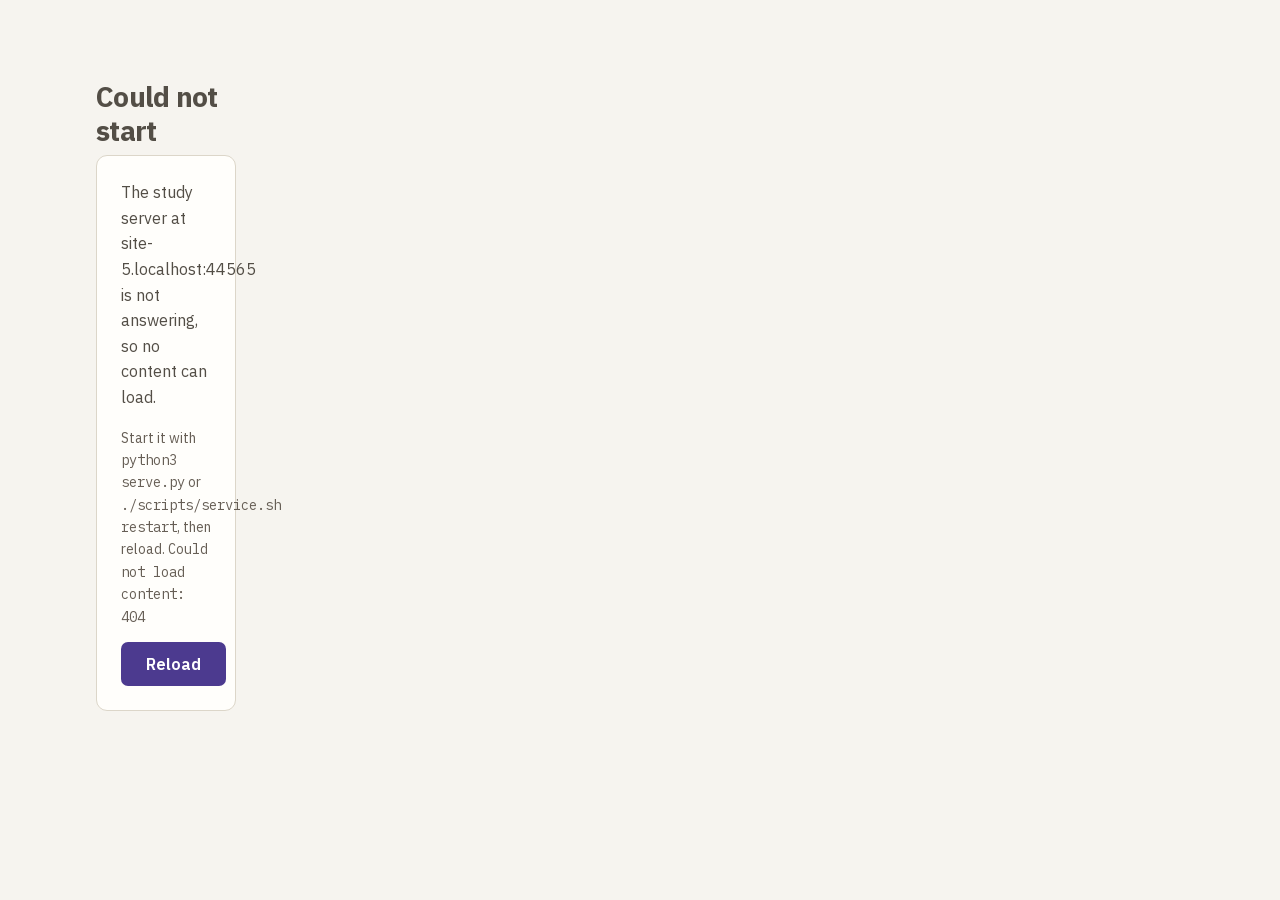
==== commit f495a3e2: "stage 1 and the finer splits: engine, data safety, mock, chrome, lab and bank Splits (no behavior ch" ====
--- a/index.html
+++ b/index.html
@@ -6,7 +6,9 @@
 <title>doyoursecurityplus</title>
 <link rel="stylesheet" href="fonts/plex.css">
 <link rel="stylesheet" href="css/base.css">
-<link rel="stylesheet" href="css/drill.css">
+<link rel="stylesheet" href="css/drill-session.css">
+<link rel="stylesheet" href="css/drill-question.css">
+<link rel="stylesheet" href="css/drill-feedback.css">
 <link rel="stylesheet" href="css/mentor.css">
 <link rel="stylesheet" href="css/lab.css">
 <link rel="stylesheet" href="css/acl.css">
@@ -14,12 +16,14 @@
 <link rel="stylesheet" href="css/order.css">
 <link rel="stylesheet" href="css/mock.css">
 <link rel="stylesheet" href="css/readiness.css">
+<link rel="stylesheet" href="css/bank.css">
 </head>
 <body>
 <a class="skip" href="#main">Skip to content</a>
 <div id="live" class="sr-only" aria-live="polite" aria-atomic="true"></div>
-<div id="app" class="booting">Loading content...
-  <p class="faint">If this does not change, the page is not being served over http: run <span class="mono">python3 serve.py</span> and open the address it prints.</p></div>
+<dialog id="keys" class="sheet" aria-labelledby="keys-title"></dialog>
+<div id="app" class="booting">Loading
+  <p class="faint">If this does not change, the page was opened as a file. Run <span class="mono">python3 serve.py</span> and open the address it prints.</p></div>
 <script type="module" src="app/main.js"></script>
 </body>
 </html>
--- a/css/base.css
+++ b/css/base.css
@@ -49,10 +49,10 @@
   --line-strong: #b9b1a1;
   --ink: #191714;
   --ink-dim: #534e46;
-  --ink-faint: #6e675e;
+  --ink-faint: #675f56;
   --accent: #4c3a8f;
   --accent-soft: #ebe7fa;
-  --on-accent: #ffffff;      /* ink on a filled accent, good, bad or warn surface */
+  --on-accent: #ffffff;      /* ink on a filled accent, good, bad or warn surface; the dark block sets dark ink, because those fills are pale there */
   --good: #1f6b3a;
   --good-soft: #e3f1e6;
   --ok: #6cb86a;            /* "ok" sits between good and warn on the heatmap */
@@ -76,10 +76,10 @@
     --line-strong: #4b443b;
     --ink: #efeae1;
     --ink-dim: #a9a296;
-    --ink-faint: #8b8378;
+    --ink-faint: #9a9286;
     --accent: #ac9bff;
     --accent-soft: #241f3d;
-    --on-accent: #ffffff;
+    --on-accent: #141311;
     --good: #5bbd73;
     --good-soft: #15251a;
     --ok: #7fc98a;
@@ -124,13 +124,16 @@
 
 #app { display: grid; grid-template-columns: 236px 1fr; min-height: 100vh; }
 
-/* Focus mode. During a drill the chrome recedes: the sidebar dims until you
-   reach for it, and the column narrows to reading width. Nothing competes with
-   the question, which is the only thing on screen that matters. */
-body.drilling .sidebar { opacity: .45; transition: opacity var(--dur) var(--ease); }
-body.drilling .sidebar:hover,
-body.drilling .sidebar:focus-within { opacity: 1; }
-body.drilling main { max-width: 780px; margin-inline: auto; }
+/* Focus mode. During a drill the chrome recedes: the sidebar loses its panel
+   and its labels drop a step to --ink-faint until you reach for it, and the
+   column narrows to reading width. Nothing competes with the question. It
+   recedes by tone, never by opacity: opacity multiplies every label below the
+   4.5:1 floor (check_materials computes the token pairs this relies on). */
+body.drilling .sidebar:not(:hover):not(:focus-within) { background: var(--bg); }
+body.drilling .sidebar:not(:hover):not(:focus-within) .nav:not([aria-current="page"]) { color: var(--ink-faint); }
+body.drilling .sidebar:not(:hover):not(:focus-within) .nav[aria-current="page"] { background: none; }
+body.drilling .sidebar:not(:hover):not(:focus-within) .side-stats { background: none; }
+body.drilling main { max-width: 780px; }
 body.drilling .stem { font-size: var(--t-xl); line-height: 1.58; }
 
 
@@ -211,10 +214,16 @@
 .stat dd.good::before { content: "\2713\00a0"; }
 
 .sidebar-foot {
-  margin-top: auto; padding: var(--s3) var(--s2) 0; border-top: 1px solid var(--line);
+  margin-top: auto; padding: var(--s2) var(--s2) 0; border-top: 1px solid var(--line);
   font-size: var(--t-xs); color: var(--ink-faint);
-  display: flex; align-items: center; gap: var(--s2);
-}
+  display: flex; align-items: center; justify-content: space-between; gap: var(--s2);
+}
+.sidebar-foot .sync { display: flex; align-items: center; gap: var(--s2); min-width: 0; }
+.keys-open {
+  flex: none; min-width: 44px; min-height: 44px; background: none; border: 0; cursor: pointer;
+  display: grid; place-items: center; border-radius: var(--r1);
+}
+.keys-open:hover { background: var(--panel-2); }
 .dot { width: 7px; height: 7px; border-radius: 50%; flex: none; background: var(--ink-faint); }
 .dot.saved { background: var(--good); }
 .dot.saving { background: var(--warn); }
@@ -231,7 +240,10 @@
 /* min-width: 0, or the grid item takes the 880px minimum of the ACL table as
    its own and pushes the whole page sideways on a phone; with it, .scroll-x
    scrolls the table inside the card, which is what it is there for. */
-main { padding: var(--s6) var(--s7) var(--s7); max-width: 1080px; min-width: 0; }
+/* One column for every section. A grid item with auto margins sizes to its
+   content (a long objective name once pushed the phone drill 115px wide), so
+   the item is full width up to its cap and justify-self does the centring. */
+main { padding: var(--s6) var(--s7) var(--s7); width: 100%; max-width: 1080px; min-width: 0; justify-self: center; }
 .prose, .stem, .sub, .mentor p, .result .body p { max-width: var(--measure); }
 
 h1 { font: 700 var(--t-2xl)/1.2 var(--sans); letter-spacing: -.025em; margin: 0 0 var(--s2); }
@@ -307,7 +319,25 @@
   background: var(--accent); border-radius: 999px;
 }
 
-/* `?` shows every acronym's expansion in place instead of on hover. */
+/* The shortcut sheet. A native dialog: it traps focus, closes on Escape and
+   hands focus back to what had it. The padding lives on the inner block so a
+   click on the dialog element itself is a click on the backdrop. */
+dialog.sheet {
+  width: min(34rem, calc(100vw - 2rem)); max-height: calc(100vh - 2rem); overflow-y: auto;
+  padding: 0; background: var(--panel); color: var(--ink);
+  border: 1px solid var(--line-strong); border-radius: var(--r2);
+}
+dialog.sheet::backdrop { background: color-mix(in srgb, var(--bg) 80%, transparent); }
+.sheet-body { padding: var(--s4) var(--s5); }
+.sheet-body h2 { margin: 0 0 var(--s2); }
+.sheet-body h2:focus-visible { outline: none; }
+.sheet-body h3 { margin: var(--s3) 0 var(--s1); }
+dl.keys { margin: 0; display: grid; grid-template-columns: 6.5rem 1fr; gap: var(--s1) var(--s4); align-items: baseline; }
+dl.keys dt { text-align: right; }
+dl.keys dd { margin: 0; color: var(--ink-dim); }
+.sheet-body form { margin-top: var(--s4); }
+
+/* `X` shows every acronym's expansion in place instead of on hover. */
 body.gloss-open abbr[title]::after {
   content: " (" attr(title) ")"; color: var(--ink-faint); font-size: var(--t-sm);
   text-decoration: none; display: inline;
@@ -424,7 +454,7 @@
   .score-big { font-size: var(--t-2xl); }
 
   /* Keyboard hints are noise on a touch device. */
-  .hint { display: none; }
+  .hint, .keys-open { display: none; }
   .side-stats { margin: var(--s2) 0 0; flex: 1 1 100%; grid-template-columns: repeat(auto-fit, minmax(120px, 1fr)); }
   .sidebar-foot { margin: var(--s2) 0 0; padding-top: 0; flex: 1 1 100%; }
   main { padding: var(--s4); }
--- a/css/drill-session.css
+++ b/css/drill-session.css
@@ -0,0 +1,39 @@
+/* Drill session: the session bar, the exam-date bar, the contrast and repair banners. */
+
+/* ---------- session header ----------------------------------------------- */
+.session-bar {
+  position: sticky; top: 0; z-index: 5;
+  background: var(--bg);
+  margin: calc(var(--s6) * -1) calc(var(--s7) * -1) var(--s5);
+  padding: var(--s3) var(--s7);
+  border-bottom: 1px solid var(--line);
+}
+.session-bar .meta {
+  display: flex; justify-content: space-between; align-items: center;
+  gap: var(--s4); font-size: var(--t-sm); color: var(--ink-dim); margin-bottom: var(--s2);
+}
+.session-bar .meta b { color: var(--ink); font-weight: 620; }
+
+/* The one setting every interval depends on. Sits above the question until
+   it is set, then disappears. */
+.exam-bar {
+  display: flex; align-items: center; justify-content: space-between; gap: var(--s4);
+  flex-wrap: wrap; padding: var(--s3) var(--s4); margin-bottom: var(--s4);
+  border: 1px solid var(--warn); background: var(--warn-soft); border-radius: var(--r2);
+  font-size: var(--t-sm); color: var(--ink-dim);
+}
+.exam-bar b { color: var(--warn); }
+.exam-bar label { max-width: var(--measure); }
+
+.drill-banner {
+  display: grid; gap: 2px; padding: var(--s3) var(--s4); margin-bottom: var(--s4);
+  border-radius: var(--r2); background: var(--accent-soft);
+  border: 1px solid var(--accent); font-size: var(--t-sm);
+}
+.drill-banner b { color: var(--accent); }
+.drill-banner.repair { background: var(--warn-soft); border-color: var(--warn); }
+.drill-banner.repair b { color: var(--warn); }
+
+@media (max-width: 900px) {
+  .session-bar { margin: calc(var(--s4) * -1) calc(var(--s4) * -1) var(--s4); padding: var(--s3) var(--s4); }
+}
--- a/css/drill-question.css
+++ b/css/drill-question.css
@@ -0,0 +1,41 @@
+/* Drill question: stem, option rows and their verdict glyphs, the guess toggle. The mock runner reuses .opt, .stem and .key. */
+
+/* ---------- question ----------------------------------------------------- */
+.stem { font-size: var(--t-lg); line-height: 1.62; margin: 0 0 var(--s5); white-space: pre-line; }
+.opts { display: grid; gap: var(--s2); }
+.opt {
+  display: grid; grid-template-columns: auto 1fr auto; gap: var(--s3);
+  align-items: center; min-height: 56px; width: 100%; text-align: left;
+  background: var(--panel-2); border: 1px solid var(--line);
+  border-radius: var(--r2); padding: var(--s3) var(--s4);
+  font: var(--t-md)/1.5 var(--sans); color: inherit; cursor: pointer;
+  transition: border-color var(--dur) var(--ease), background var(--dur) var(--ease),
+              transform var(--dur) var(--ease);
+}
+.opt:hover:not([disabled]) { border-color: var(--accent); background: var(--accent-soft); }
+.opt:active:not([disabled]) { transform: translateY(1px); }
+/* The first 100 ms: a press is acknowledged on the control itself, as an
+   outline drawn inside its border, before the result lands. An outline moves
+   no layout, so nothing moves but the thing pressed. */
+.opt:active:not([disabled]) { outline: 2px solid var(--accent); outline-offset: -2px; }
+.opt[disabled] { cursor: default; }
+.key {
+  flex: none; width: 1.7rem; height: 1.7rem; border-radius: 6px; display: grid; place-items: center;
+  background: var(--panel); border: 1px solid var(--line);
+  font: 640 var(--t-sm)/1 var(--mono); color: var(--ink-dim);
+}
+.opt .verdict { font: 700 var(--t-lg)/1 var(--sans); opacity: 0; }
+.opt.correct { border-color: var(--good); background: var(--good-soft); border-width: 2px; }
+.opt.wrong   { border-color: var(--bad);  background: var(--bad-soft);  border-width: 2px; }
+.opt.correct .key { background: var(--good); color: var(--on-accent); border-color: var(--good); }
+.opt.wrong   .key { background: var(--bad);  color: var(--on-accent); border-color: var(--bad); }
+.opt.correct .verdict { opacity: 1; color: var(--good); }
+.opt.wrong   .verdict { opacity: 1; color: var(--bad); }
+.opt.chosen { border-color: var(--accent); background: var(--accent-soft); border-width: 2px; }
+/* A chosen option (a mock answer, a mock block) says so with its glyph, not colour alone. */
+.opt.chosen .verdict { opacity: 1; color: var(--accent); }
+
+/* The guess toggle is in the hot path: potentially every question. It gets a
+   full target even though it is styled as a secondary control. */
+.guess-toggle { min-height: 44px; }
+.guess-toggle.on { background: var(--warn-soft); border-color: var(--warn); color: var(--warn); }
--- a/css/drill-feedback.css
+++ b/css/drill-feedback.css
@@ -0,0 +1,21 @@
+/* Drill feedback: the verdict banner under an answered question. */
+
+.verdict-banner {
+  display: flex; gap: var(--s3); align-items: flex-start;
+  border-radius: var(--r2); padding: var(--s4); margin-bottom: var(--s4);
+  border: 1px solid var(--line); background: var(--panel);
+}
+.verdict-banner.yes { border-color: var(--good); background: var(--good-soft); }
+.verdict-banner.no,
+.verdict-banner.bad { border-color: var(--bad);  background: var(--bad-soft); }
+.verdict-banner.warn { border-color: var(--warn); background: var(--warn-soft); }
+.verdict-banner .mark {
+  flex: none; width: 1.6rem; height: 1.6rem; border-radius: 50%;
+  display: grid; place-items: center; color: var(--on-accent); font: 700 var(--t-sm)/1 var(--sans);
+}
+.verdict-banner.yes .mark { background: var(--good); }
+.verdict-banner.no .mark, .verdict-banner.bad .mark { background: var(--bad); }
+.verdict-banner.warn .mark { background: var(--warn); }
+.verdict-banner b { display: block; margin-bottom: 2px; }
+.verdict-banner p { margin: 0; color: var(--ink-dim); }
+.verdict-banner p + p { margin-top: var(--s2); }
--- a/css/mock.css
+++ b/css/mock.css
@@ -28,3 +28,42 @@
 .end-choices { display: grid; grid-template-columns: auto 1fr; gap: var(--s3) var(--s4); align-items: center; margin: var(--s3) 0 0; }
 .end-choices dd { margin: 0; }
 @media (max-width: 560px) { .end-choices { grid-template-columns: 1fr; } }
+
+/* The exam's action row stays on screen: Back, Next, Flag and Review are in reach on a tall PBQ. */
+.mock-actions {
+  position: sticky; bottom: 0; z-index: 4;
+  display: flex; justify-content: space-between; align-items: center; gap: var(--s3); flex-wrap: wrap;
+  background: var(--bg); border-top: 1px solid var(--line);
+  margin: var(--s5) calc(var(--s7) * -1) calc(var(--s7) * -1);
+  padding: var(--s3) var(--s7);
+}
+@media (max-width: 900px) { .mock-actions { margin: var(--s5) calc(var(--s4) * -1) calc(var(--s4) * -1); padding: var(--s3) var(--s4); } }
+
+/* The result's review: every question, a miss or blank open to its reasons. */
+.rev-list { display: grid; gap: var(--s2); }
+.rev-item { border: 1px solid var(--line); border-radius: var(--r2); background: var(--panel-2); }
+.rev-item > summary {
+  display: flex; align-items: center; gap: var(--s3); flex-wrap: wrap;
+  padding: var(--s3) var(--s4); cursor: pointer; list-style: none; min-height: 44px;
+}
+.rev-item > summary::-webkit-details-marker { display: none; }
+.rev-item[data-state=miss] { border-color: var(--bad); border-width: 2px; }
+.rev-item[data-state=blank] { border-style: dashed; }
+.rev-state { font: 650 var(--t-xs)/1 var(--sans); text-transform: uppercase; letter-spacing: .06em; min-width: 7rem; }
+.rev-q { font: 600 var(--t-sm)/1 var(--mono); color: var(--ink-dim); }
+.rev-title { flex: 1 1 14rem; min-width: 0; }
+.rev-body { padding: 0 var(--s4) var(--s4); display: grid; gap: var(--s2); }
+.rev-body .stem { font-size: var(--t-md); margin-bottom: var(--s2); }
+.rev-opt {
+  display: grid; grid-template-columns: 1.4rem 1fr; gap: var(--s3);
+  padding: var(--s3); border: 1px solid var(--line); border-radius: var(--r2);
+  color: var(--ink-dim);
+}
+.rev-opt.correct { border-color: var(--good); background: var(--good-soft); border-width: 2px; color: var(--ink); }
+.rev-opt.picked-wrong { border-color: var(--bad); background: var(--bad-soft); border-width: 2px; }
+.rev-glyph { font: 700 var(--t-lg)/1.2 var(--sans); }
+.rev-label { font: 650 var(--t-xs)/1 var(--sans); text-transform: uppercase; letter-spacing: .06em; margin-left: var(--s2); }
+.rev-why { margin: var(--s1) 0 0; font-size: var(--t-sm); }
+.rev-opt.correct .rev-why { color: var(--ink); }
+.rev-group > summary { cursor: pointer; min-height: 44px; display: flex; align-items: center; }
+.rev-group[open] > summary { margin-bottom: var(--s3); }
--- a/css/bank.css
+++ b/css/bank.css
@@ -0,0 +1,12 @@
+/* The mentor bank: filter chips, one open correction, cleared corrections as proof. */
+.bank-filters { display: flex; flex-direction: column; gap: var(--s2); margin-bottom: var(--s4); }
+.bank-chip { max-width: 100%; text-align: left; }
+.bank-chip[aria-pressed="true"] { border-color: var(--accent); background: var(--accent-soft); font-weight: 600; }
+
+/* An open correction is one card, flagged on the left like the row it replaced. */
+.bank-open { border-left: 3px solid var(--line); padding-left: var(--s3); margin-bottom: var(--s4); }
+.bank-open.due { border-left-color: var(--bad); }
+.bank-open .card.mentor { margin-top: var(--s3); }
+
+.bank-cleared h3 { font-size: var(--t-sm); margin: var(--s4) 0 var(--s2); color: var(--ink-dim); }
+.bank-group .bank-open { margin-top: var(--s3); }
